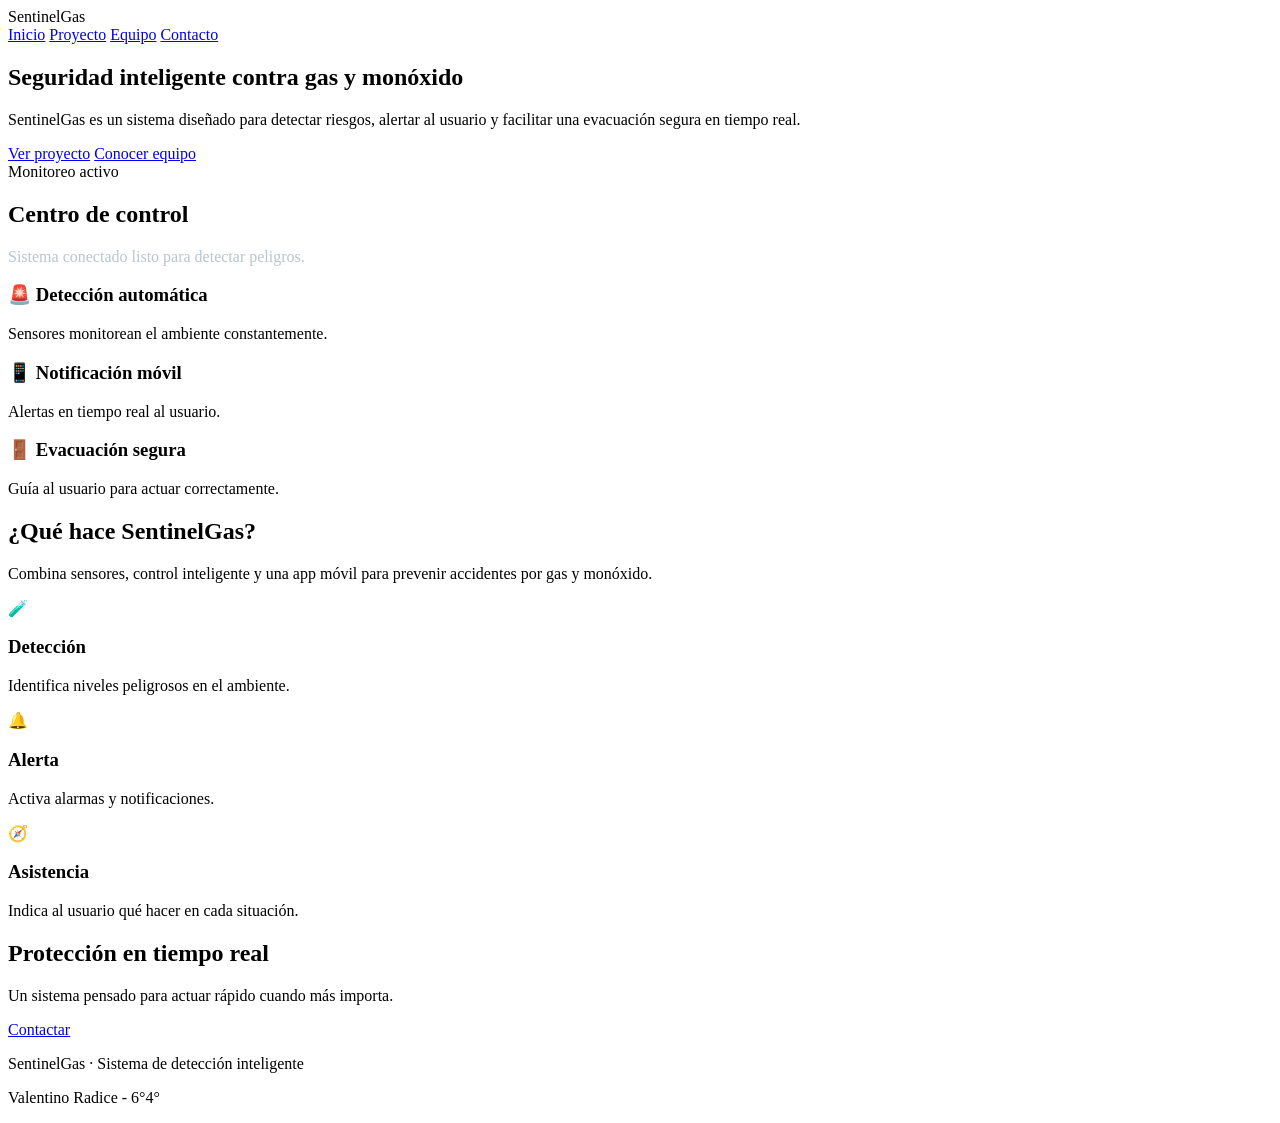
==== index.html @ 89417457 "Update index.html" ====
<!DOCTYPE html>
<html lang="es">
<head>
  <meta charset="UTF-8">
  <meta name="viewport" content="width=device-width, initial-scale=1.0">
  <title>SentinelGas</title>
  <link rel="stylesheet" href="styles.css">
</head>
<body>

<nav>
  <div class="logo">Sentinel<span>Gas</span></div>
  <div class="nav-links">
    <a href="index.html">Inicio</a>
    <a href="proyecto.html">Proyecto</a>
    <a href="equipo.html">Equipo</a>
    <a href="contacto.html">Contacto</a>
  </div>
</nav>

<section class="hero">
  <div class="hero-text reveal">
    <h1>Seguridad <span>inteligente</span> contra gas y monóxido</h1>
    <p>
      SentinelGas es un sistema diseñado para detectar riesgos,
      alertar al usuario y facilitar una evacuación segura en tiempo real.
    </p>

    <div class="hero-buttons">
      <a href="proyecto.html" class="btn btn-primary">Ver proyecto</a>
      <a href="equipo.html" class="btn btn-secondary">Conocer equipo</a>
    </div>
  </div>

  <div class="hero-panel reveal">
    <div class="status-tag">Monitoreo activo</div>
    <h2>Centro de control</h2>
    <p style="color:#b7c6d1; margin-top:10px;">
      Sistema conectado listo para detectar peligros.
    </p>

    <div class="monitor-box">
      <div class="monitor-item">
        <h3>🚨 Detección automática</h3>
        <p>Sensores monitorean el ambiente constantemente.</p>
      </div>

      <div class="monitor-item">
        <h3>📱 Notificación móvil</h3>
        <p>Alertas en tiempo real al usuario.</p>
      </div>

      <div class="monitor-item">
        <h3>🚪 Evacuación segura</h3>
        <p>Guía al usuario para actuar correctamente.</p>
      </div>
    </div>
  </div>
</section>

<section class="section">
  <div class="reveal">
    <h2 class="section-title">¿Qué hace SentinelGas?</h2>
    <p class="section-subtitle">
      Combina sensores, control inteligente y una app móvil
      para prevenir accidentes por gas y monóxido.
    </p>
  </div>

  <div class="cards">
    <div class="card reveal">
      <div class="card-icon">🧪</div>
      <h3>Detección</h3>
      <p>Identifica niveles peligrosos en el ambiente.</p>
    </div>

    <div class="card reveal">
      <div class="card-icon">🔔</div>
      <h3>Alerta</h3>
      <p>Activa alarmas y notificaciones.</p>
    </div>

    <div class="card reveal">
      <div class="card-icon">🧭</div>
      <h3>Asistencia</h3>
      <p>Indica al usuario qué hacer en cada situación.</p>
    </div>
  </div>
</section>

<section class="cta">
  <div class="cta-box reveal">
    <h2>Protección en tiempo real</h2>
    <p>
      Un sistema pensado para actuar rápido cuando más importa.
    </p>
    <a href="contacto.html" class="btn btn-primary">Contactar</a>
  </div>
</section>

<footer>
  <p>SentinelGas · Sistema de detección inteligente</p>
  <p>Valentino Radice - 6°4°</p>
</footer>

<script src="script.js"></script>
</body>
</html>
---- styles.css ----
styles.css
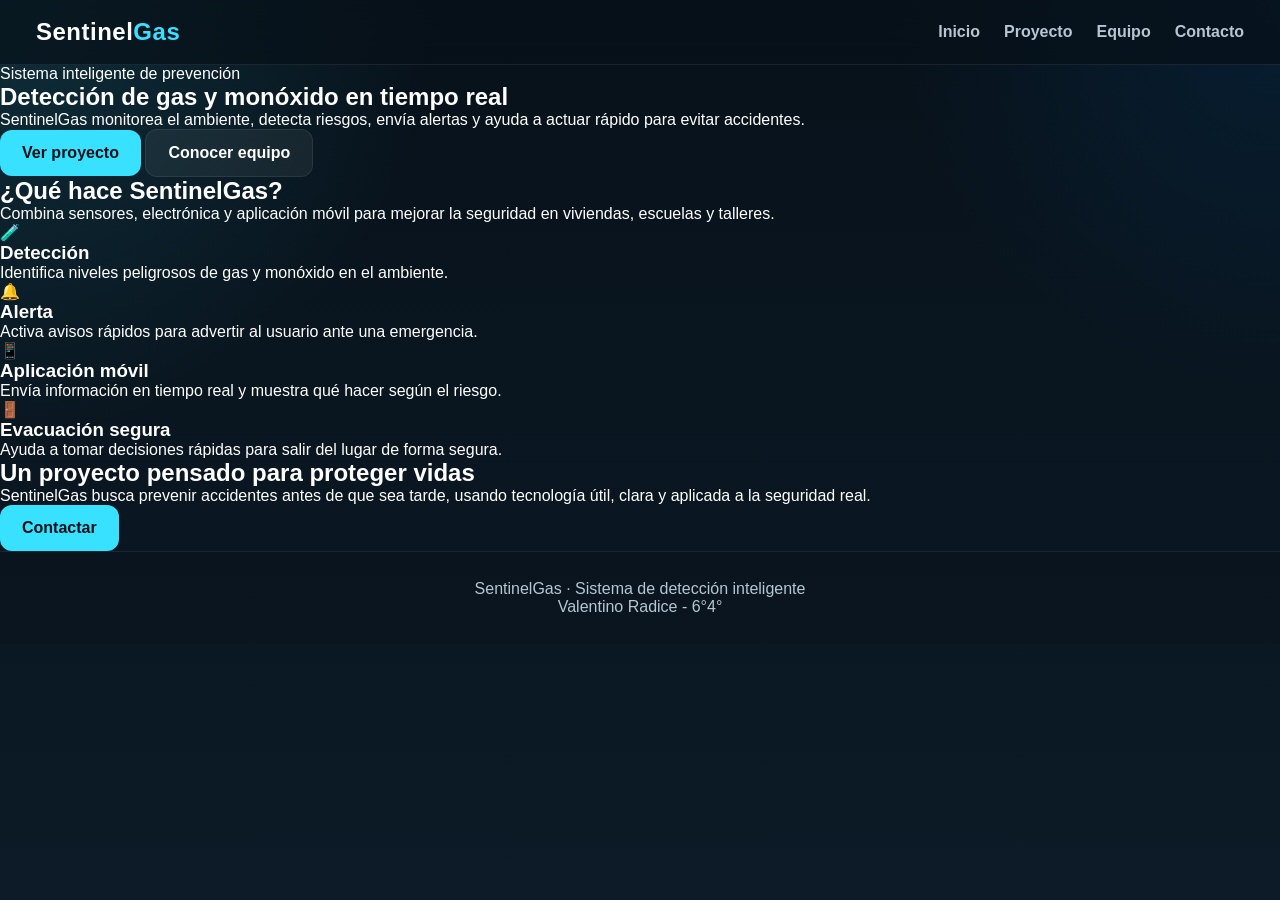
==== commit ae05f5d4: "Update index.html" ====
--- a/index.html
+++ b/index.html
@@ -1,108 +1,91 @@
 <!DOCTYPE html>
 <html lang="es">
 <head>
-  <meta charset="UTF-8">
-  <meta name="viewport" content="width=device-width, initial-scale=1.0">
+  <meta charset="UTF-8" />
+  <meta name="viewport" content="width=device-width, initial-scale=1.0" />
   <title>SentinelGas</title>
-  <link rel="stylesheet" href="styles.css">
+  <link rel="stylesheet" href="styles.css" />
 </head>
 <body>
 
-<nav>
-  <div class="logo">Sentinel<span>Gas</span></div>
-  <div class="nav-links">
-    <a href="index.html">Inicio</a>
-    <a href="proyecto.html">Proyecto</a>
-    <a href="equipo.html">Equipo</a>
-    <a href="contacto.html">Contacto</a>
-  </div>
-</nav>
+  <nav>
+    <div class="logo">Sentinel<span>Gas</span></div>
+    <div class="nav-links">
+      <a href="index.html">Inicio</a>
+      <a href="proyecto.html">Proyecto</a>
+      <a href="equipo.html">Equipo</a>
+      <a href="contacto.html">Contacto</a>
+    </div>
+  </nav>
 
-<section class="hero">
-  <div class="hero-text reveal">
-    <h1>Seguridad <span>inteligente</span> contra gas y monóxido</h1>
-    <p>
-      SentinelGas es un sistema diseñado para detectar riesgos,
-      alertar al usuario y facilitar una evacuación segura en tiempo real.
-    </p>
+  <section class="home-hero">
+    <div class="home-overlay"></div>
+    <div class="home-content">
+      <p class="mini-tag">Sistema inteligente de prevención</p>
+      <h1>Detección de gas y monóxido en tiempo real</h1>
+      <p class="home-desc">
+        SentinelGas monitorea el ambiente, detecta riesgos, envía alertas
+        y ayuda a actuar rápido para evitar accidentes.
+      </p>
 
-    <div class="hero-buttons">
-      <a href="proyecto.html" class="btn btn-primary">Ver proyecto</a>
-      <a href="equipo.html" class="btn btn-secondary">Conocer equipo</a>
+      <div class="home-buttons">
+        <a href="proyecto.html" class="btn btn-primary">Ver proyecto</a>
+        <a href="equipo.html" class="btn btn-secondary">Conocer equipo</a>
+      </div>
     </div>
-  </div>
+  </section>
 
-  <div class="hero-panel reveal">
-    <div class="status-tag">Monitoreo activo</div>
-    <h2>Centro de control</h2>
-    <p style="color:#b7c6d1; margin-top:10px;">
-      Sistema conectado listo para detectar peligros.
-    </p>
+  <section class="features-section">
+    <div class="section-header">
+      <h2>¿Qué hace SentinelGas?</h2>
+      <p>
+        Combina sensores, electrónica y aplicación móvil para mejorar la seguridad
+        en viviendas, escuelas y talleres.
+      </p>
+    </div>
 
-    <div class="monitor-box">
-      <div class="monitor-item">
-        <h3>🚨 Detección automática</h3>
-        <p>Sensores monitorean el ambiente constantemente.</p>
+    <div class="features-grid">
+      <div class="feature-card">
+        <div class="feature-icon">🧪</div>
+        <h3>Detección</h3>
+        <p>Identifica niveles peligrosos de gas y monóxido en el ambiente.</p>
       </div>
 
-      <div class="monitor-item">
-        <h3>📱 Notificación móvil</h3>
-        <p>Alertas en tiempo real al usuario.</p>
+      <div class="feature-card">
+        <div class="feature-icon">🔔</div>
+        <h3>Alerta</h3>
+        <p>Activa avisos rápidos para advertir al usuario ante una emergencia.</p>
       </div>
 
-      <div class="monitor-item">
-        <h3>🚪 Evacuación segura</h3>
-        <p>Guía al usuario para actuar correctamente.</p>
+      <div class="feature-card">
+        <div class="feature-icon">📱</div>
+        <h3>Aplicación móvil</h3>
+        <p>Envía información en tiempo real y muestra qué hacer según el riesgo.</p>
+      </div>
+
+      <div class="feature-card">
+        <div class="feature-icon">🚪</div>
+        <h3>Evacuación segura</h3>
+        <p>Ayuda a tomar decisiones rápidas para salir del lugar de forma segura.</p>
       </div>
     </div>
-  </div>
-</section>
+  </section>
 
-<section class="section">
-  <div class="reveal">
-    <h2 class="section-title">¿Qué hace SentinelGas?</h2>
-    <p class="section-subtitle">
-      Combina sensores, control inteligente y una app móvil
-      para prevenir accidentes por gas y monóxido.
-    </p>
-  </div>
+  <section class="cta-section">
+    <div class="cta-card">
+      <h2>Un proyecto pensado para proteger vidas</h2>
+      <p>
+        SentinelGas busca prevenir accidentes antes de que sea tarde,
+        usando tecnología útil, clara y aplicada a la seguridad real.
+      </p>
+      <a href="contacto.html" class="btn btn-primary">Contactar</a>
+    </div>
+  </section>
 
-  <div class="cards">
-    <div class="card reveal">
-      <div class="card-icon">🧪</div>
-      <h3>Detección</h3>
-      <p>Identifica niveles peligrosos en el ambiente.</p>
-    </div>
+  <footer>
+    <p>SentinelGas · Sistema de detección inteligente</p>
+    <p>Valentino Radice - 6°4°</p>
+  </footer>
 
-    <div class="card reveal">
-      <div class="card-icon">🔔</div>
-      <h3>Alerta</h3>
-      <p>Activa alarmas y notificaciones.</p>
-    </div>
-
-    <div class="card reveal">
-      <div class="card-icon">🧭</div>
-      <h3>Asistencia</h3>
-      <p>Indica al usuario qué hacer en cada situación.</p>
-    </div>
-  </div>
-</section>
-
-<section class="cta">
-  <div class="cta-box reveal">
-    <h2>Protección en tiempo real</h2>
-    <p>
-      Un sistema pensado para actuar rápido cuando más importa.
-    </p>
-    <a href="contacto.html" class="btn btn-primary">Contactar</a>
-  </div>
-</section>
-
-<footer>
-  <p>SentinelGas · Sistema de detección inteligente</p>
-  <p>Valentino Radice - 6°4°</p>
-</footer>
-
-<script src="script.js"></script>
 </body>
 </html>
--- a/styles.css
+++ b/styles.css
@@ -1 +1,357 @@
-styles.css
+* {
+  margin: 0;
+  padding: 0;
+  box-sizing: border-box;
+}
+
+:root {
+  --bg: #07111a;
+  --bg2: #0c1b27;
+  --card: rgba(255, 255, 255, 0.06);
+  --line: rgba(255, 255, 255, 0.08);
+  --text: #ffffff;
+  --muted: #b7c6d1;
+  --cyan: #38e1ff;
+  --cyan-dark: #1db7d1;
+  --shadow: 0 20px 40px rgba(0, 0, 0, 0.25);
+}
+
+html {
+  scroll-behavior: smooth;
+}
+
+body {
+  font-family: "Segoe UI", Arial, sans-serif;
+  background:
+    radial-gradient(circle at top left, rgba(56, 225, 255, 0.14), transparent 28%),
+    radial-gradient(circle at top right, rgba(0, 140, 255, 0.10), transparent 25%),
+    linear-gradient(180deg, var(--bg), var(--bg2));
+  color: var(--text);
+  min-height: 100vh;
+}
+
+/* NAVBAR */
+nav {
+  position: sticky;
+  top: 0;
+  z-index: 1000;
+  display: flex;
+  justify-content: space-between;
+  align-items: center;
+  padding: 18px 36px;
+  background: rgba(7, 17, 26, 0.72);
+  backdrop-filter: blur(14px);
+  border-bottom: 1px solid var(--line);
+}
+
+.logo {
+  font-size: 24px;
+  font-weight: 700;
+  letter-spacing: 0.5px;
+}
+
+.logo span {
+  color: var(--cyan);
+}
+
+.nav-links {
+  display: flex;
+  gap: 24px;
+  flex-wrap: wrap;
+}
+
+.nav-links a {
+  color: var(--muted);
+  text-decoration: none;
+  font-weight: 600;
+  transition: 0.25s;
+}
+
+.nav-links a:hover {
+  color: var(--cyan);
+}
+
+/* HERO */
+.hero {
+  max-width: 1200px;
+  margin: 0 auto;
+  padding: 90px 24px 60px;
+  display: grid;
+  grid-template-columns: 1.1fr 0.9fr;
+  gap: 40px;
+  align-items: center;
+}
+
+.hero-text h1 {
+  font-size: 58px;
+  line-height: 1.05;
+  margin-bottom: 18px;
+}
+
+.hero-text h1 span {
+  color: var(--cyan);
+}
+
+.hero-text p {
+  color: var(--muted);
+  font-size: 18px;
+  line-height: 1.7;
+  max-width: 650px;
+  margin-bottom: 28px;
+}
+
+.hero-buttons {
+  display: flex;
+  gap: 14px;
+  flex-wrap: wrap;
+}
+
+/* BOTONES */
+.btn {
+  padding: 14px 22px;
+  border-radius: 12px;
+  border: none;
+  text-decoration: none;
+  font-weight: 700;
+  transition: 0.25s;
+  display: inline-block;
+}
+
+.btn-primary {
+  background: var(--cyan);
+  color: #031018;
+}
+
+.btn-primary:hover {
+  background: var(--cyan-dark);
+  transform: translateY(-2px);
+}
+
+.btn-secondary {
+  background: rgba(255, 255, 255, 0.06);
+  color: white;
+  border: 1px solid var(--line);
+}
+
+.btn-secondary:hover {
+  background: rgba(255, 255, 255, 0.1);
+  transform: translateY(-2px);
+}
+
+/* PANEL HERO */
+.hero-panel {
+  background: var(--card);
+  border: 1px solid var(--line);
+  border-radius: 24px;
+  padding: 26px;
+  box-shadow: var(--shadow);
+  backdrop-filter: blur(10px);
+}
+
+.status-tag {
+  display: inline-block;
+  padding: 8px 14px;
+  border-radius: 999px;
+  font-size: 13px;
+  font-weight: 700;
+  background: rgba(56, 225, 255, 0.12);
+  color: var(--cyan);
+  margin-bottom: 16px;
+}
+
+.monitor-box {
+  display: grid;
+  gap: 14px;
+  margin-top: 18px;
+}
+
+.monitor-item {
+  background: rgba(255, 255, 255, 0.05);
+  border: 1px solid var(--line);
+  border-radius: 16px;
+  padding: 18px;
+}
+
+.monitor-item h3 {
+  font-size: 16px;
+  margin-bottom: 6px;
+}
+
+.monitor-item p {
+  color: var(--muted);
+  font-size: 14px;
+}
+
+/* SECCIONES */
+.section {
+  max-width: 1200px;
+  margin: 0 auto;
+  padding: 30px 24px 70px;
+}
+
+.section-title {
+  font-size: 36px;
+  margin-bottom: 14px;
+}
+
+.section-subtitle {
+  color: var(--muted);
+  max-width: 760px;
+  line-height: 1.7;
+  margin-bottom: 28px;
+}
+
+/* CARDS */
+.cards {
+  display: grid;
+  grid-template-columns: repeat(3, 1fr);
+  gap: 22px;
+}
+
+.card {
+  background: var(--card);
+  border: 1px solid var(--line);
+  border-radius: 22px;
+  padding: 24px;
+  box-shadow: var(--shadow);
+  transition: 0.25s;
+  backdrop-filter: blur(10px);
+}
+
+.card:hover {
+  transform: translateY(-6px);
+  border-color: rgba(56, 225, 255, 0.25);
+}
+
+.card-icon {
+  font-size: 28px;
+  margin-bottom: 14px;
+}
+
+.card h3 {
+  margin-bottom: 10px;
+  font-size: 22px;
+}
+
+.card p,
+.card li {
+  color: var(--muted);
+  line-height: 1.7;
+}
+
+.card ul {
+  padding-left: 18px;
+}
+
+/* TEAM */
+.team-grid {
+  display: grid;
+  grid-template-columns: repeat(3, 1fr);
+  gap: 22px;
+}
+
+.team-card {
+  text-align: center;
+}
+
+.avatar {
+  width: 84px;
+  height: 84px;
+  border-radius: 50%;
+  margin: 0 auto 16px;
+  display: grid;
+  place-items: center;
+  font-size: 28px;
+  font-weight: 700;
+  background: linear-gradient(135deg, rgba(56,225,255,0.25), rgba(255,255,255,0.06));
+  border: 1px solid var(--line);
+}
+
+/* CTA */
+.cta {
+  text-align: center;
+  padding: 0 24px 90px;
+}
+
+.cta-box {
+  max-width: 1100px;
+  margin: 0 auto;
+  background: linear-gradient(135deg, rgba(56,225,255,0.12), rgba(255,255,255,0.04));
+  border: 1px solid var(--line);
+  border-radius: 28px;
+  padding: 40px 24px;
+  box-shadow: var(--shadow);
+}
+
+.cta-box h2 {
+  font-size: 36px;
+  margin-bottom: 12px;
+}
+
+.cta-box p {
+  color: var(--muted);
+  margin-bottom: 20px;
+}
+
+/* FOOTER */
+footer {
+  border-top: 1px solid var(--line);
+  padding: 28px 24px;
+  text-align: center;
+  color: var(--muted);
+  background: rgba(0, 0, 0, 0.12);
+}
+
+/* ANIMACION */
+.reveal {
+  opacity: 0;
+  transform: translateY(30px);
+  transition: 0.8s ease;
+}
+
+.reveal.active {
+  opacity: 1;
+  transform: translateY(0);
+}
+
+/* RESPONSIVE */
+@media (max-width: 980px) {
+  .hero {
+    grid-template-columns: 1fr;
+  }
+
+  .cards,
+  .team-grid {
+    grid-template-columns: 1fr;
+  }
+
+  .hero-text h1 {
+    font-size: 44px;
+  }
+}
+
+@media (max-width: 640px) {
+  nav {
+    padding: 16px 18px;
+    gap: 14px;
+    flex-direction: column;
+  }
+
+  .nav-links {
+    justify-content: center;
+    gap: 14px;
+  }
+
+  .hero {
+    padding-top: 60px;
+  }
+
+  .hero-text h1 {
+    font-size: 34px;
+  }
+
+  .section-title,
+  .cta-box h2 {
+    font-size: 28px;
+  }
+}
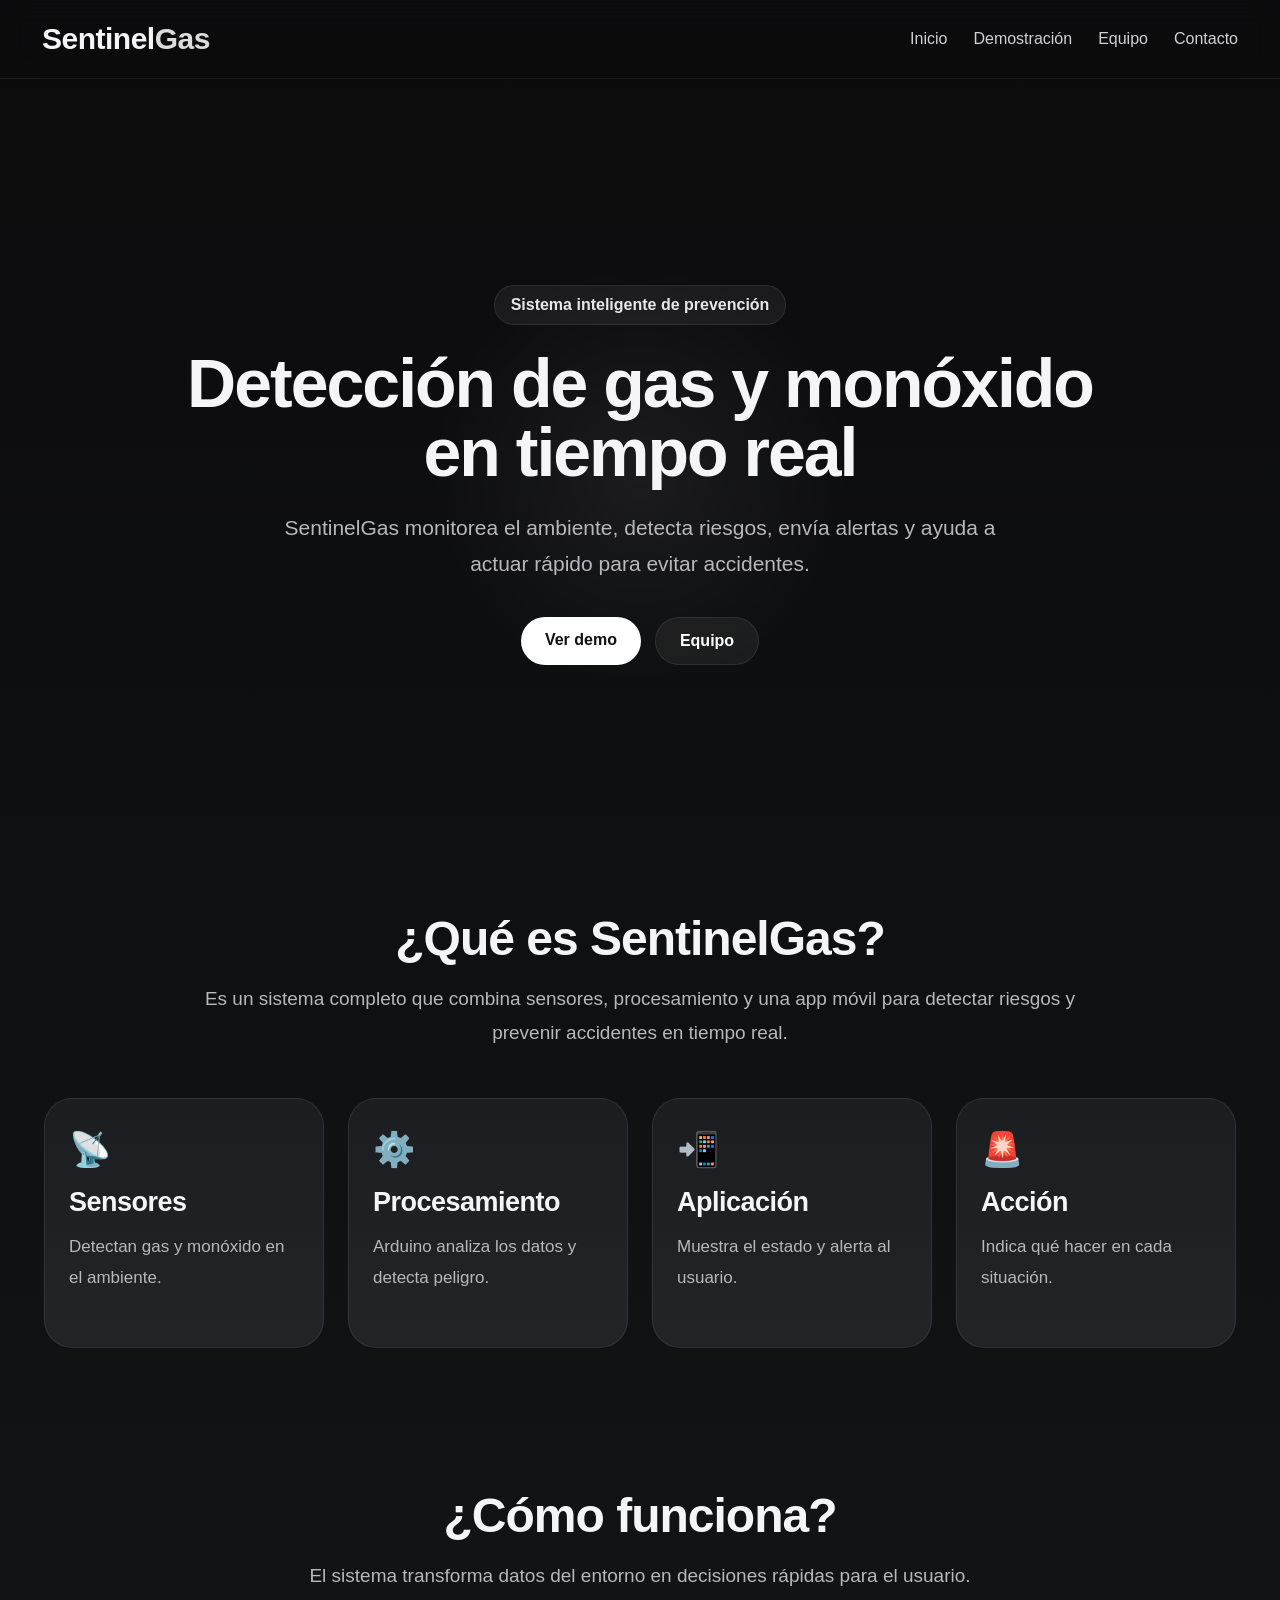
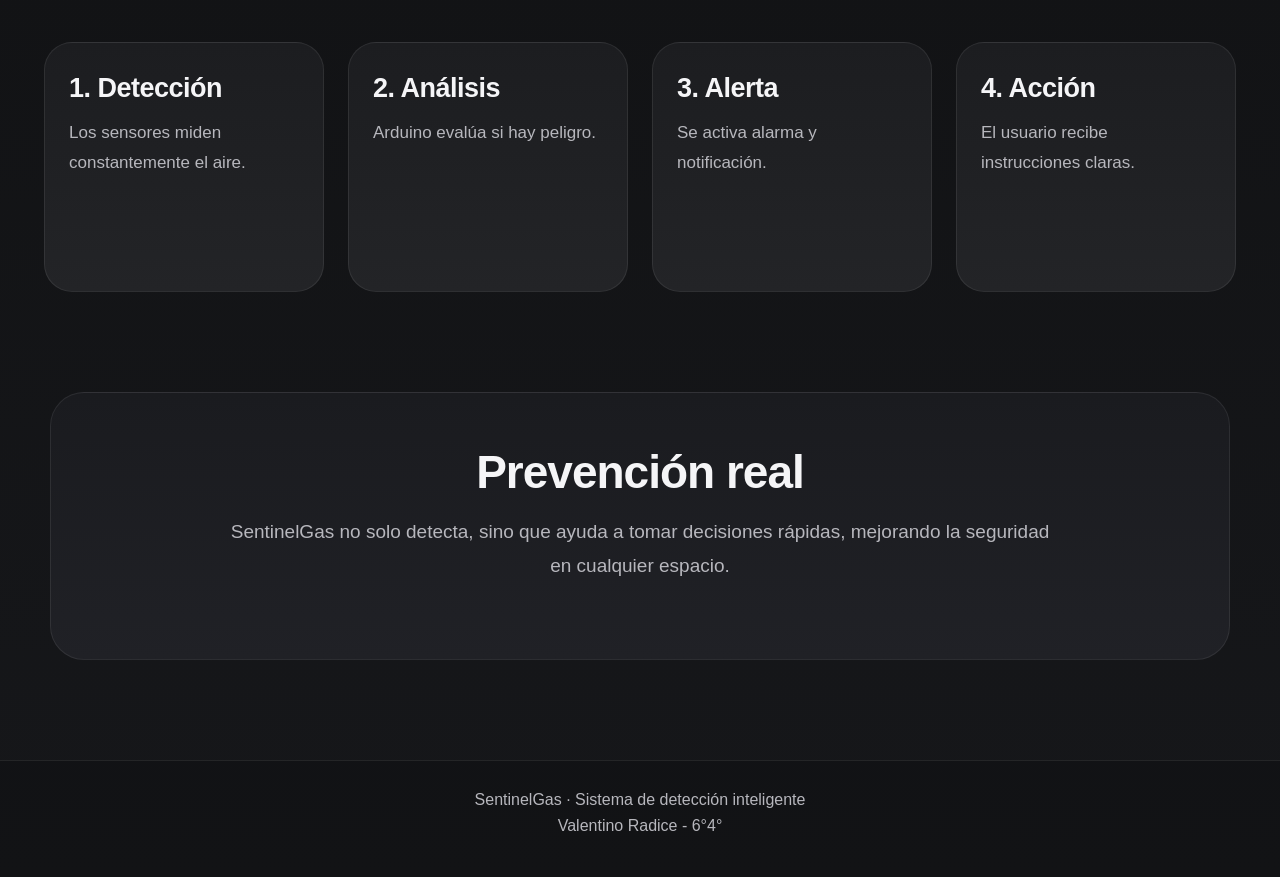
==== commit ab8d436b: "Update index.html" ====
--- a/index.html
+++ b/index.html
@@ -2,90 +2,124 @@
 <html lang="es">
 <head>
   <meta charset="UTF-8" />
-  <meta name="viewport" content="width=device-width, initial-scale=1.0" />
+  <meta name="viewport" content="width=device-width, initial-scale=1.0"/>
   <title>SentinelGas</title>
-  <link rel="stylesheet" href="styles.css" />
+  <link rel="stylesheet" href="styles.css"/>
 </head>
 <body>
 
-  <nav>
-    <div class="logo">Sentinel<span>Gas</span></div>
-    <div class="nav-links">
-      <a href="index.html">Inicio</a>
-      <a href="proyecto.html">Proyecto</a>
-      <a href="equipo.html">Equipo</a>
-      <a href="contacto.html">Contacto</a>
+<nav>
+  <div class="logo">Sentinel<span>Gas</span></div>
+  <div class="nav-links">
+    <a href="index.html">Inicio</a>
+    <a href="proyecto.html">Demostración</a>
+    <a href="equipo.html">Equipo</a>
+    <a href="contacto.html">Contacto</a>
+  </div>
+</nav>
+
+<!-- HERO -->
+<section class="home-hero">
+  <div class="home-overlay"></div>
+  <div class="home-content">
+    <p class="mini-tag">Sistema inteligente de prevención</p>
+    <h1>Detección de gas y monóxido en tiempo real</h1>
+    <p class="home-desc">
+      SentinelGas monitorea el ambiente, detecta riesgos, envía alertas
+      y ayuda a actuar rápido para evitar accidentes.
+    </p>
+
+    <div class="home-buttons">
+      <a href="proyecto.html" class="btn btn-primary">Ver demo</a>
+      <a href="equipo.html" class="btn btn-secondary">Equipo</a>
     </div>
-  </nav>
+  </div>
+</section>
 
-  <section class="home-hero">
-    <div class="home-overlay"></div>
-    <div class="home-content">
-      <p class="mini-tag">Sistema inteligente de prevención</p>
-      <h1>Detección de gas y monóxido en tiempo real</h1>
-      <p class="home-desc">
-        SentinelGas monitorea el ambiente, detecta riesgos, envía alertas
-        y ayuda a actuar rápido para evitar accidentes.
-      </p>
+<!-- QUE ES -->
+<section class="features-section">
+  <div class="section-header">
+    <h2>¿Qué es SentinelGas?</h2>
+    <p>
+      Es un sistema completo que combina sensores, procesamiento y una app móvil
+      para detectar riesgos y prevenir accidentes en tiempo real.
+    </p>
+  </div>
 
-      <div class="home-buttons">
-        <a href="proyecto.html" class="btn btn-primary">Ver proyecto</a>
-        <a href="equipo.html" class="btn btn-secondary">Conocer equipo</a>
-      </div>
-    </div>
-  </section>
-
-  <section class="features-section">
-    <div class="section-header">
-      <h2>¿Qué hace SentinelGas?</h2>
-      <p>
-        Combina sensores, electrónica y aplicación móvil para mejorar la seguridad
-        en viviendas, escuelas y talleres.
-      </p>
+  <div class="features-grid">
+    <div class="feature-card">
+      <div class="feature-icon">📡</div>
+      <h3>Sensores</h3>
+      <p>Detectan gas y monóxido en el ambiente.</p>
     </div>
 
-    <div class="features-grid">
-      <div class="feature-card">
-        <div class="feature-icon">🧪</div>
-        <h3>Detección</h3>
-        <p>Identifica niveles peligrosos de gas y monóxido en el ambiente.</p>
-      </div>
+    <div class="feature-card">
+      <div class="feature-icon">⚙️</div>
+      <h3>Procesamiento</h3>
+      <p>Arduino analiza los datos y detecta peligro.</p>
+    </div>
 
-      <div class="feature-card">
-        <div class="feature-icon">🔔</div>
-        <h3>Alerta</h3>
-        <p>Activa avisos rápidos para advertir al usuario ante una emergencia.</p>
-      </div>
+    <div class="feature-card">
+      <div class="feature-icon">📲</div>
+      <h3>Aplicación</h3>
+      <p>Muestra el estado y alerta al usuario.</p>
+    </div>
 
-      <div class="feature-card">
-        <div class="feature-icon">📱</div>
-        <h3>Aplicación móvil</h3>
-        <p>Envía información en tiempo real y muestra qué hacer según el riesgo.</p>
-      </div>
+    <div class="feature-card">
+      <div class="feature-icon">🚨</div>
+      <h3>Acción</h3>
+      <p>Indica qué hacer en cada situación.</p>
+    </div>
+  </div>
+</section>
 
-      <div class="feature-card">
-        <div class="feature-icon">🚪</div>
-        <h3>Evacuación segura</h3>
-        <p>Ayuda a tomar decisiones rápidas para salir del lugar de forma segura.</p>
-      </div>
+<!-- COMO FUNCIONA -->
+<section class="features-section">
+  <div class="section-header">
+    <h2>¿Cómo funciona?</h2>
+    <p>
+      El sistema transforma datos del entorno en decisiones rápidas para el usuario.
+    </p>
+  </div>
+
+  <div class="features-grid">
+    <div class="feature-card">
+      <h3>1. Detección</h3>
+      <p>Los sensores miden constantemente el aire.</p>
     </div>
-  </section>
 
-  <section class="cta-section">
-    <div class="cta-card">
-      <h2>Un proyecto pensado para proteger vidas</h2>
-      <p>
-        SentinelGas busca prevenir accidentes antes de que sea tarde,
-        usando tecnología útil, clara y aplicada a la seguridad real.
-      </p>
-      <a href="contacto.html" class="btn btn-primary">Contactar</a>
+    <div class="feature-card">
+      <h3>2. Análisis</h3>
+      <p>Arduino evalúa si hay peligro.</p>
     </div>
-  </section>
 
-  <footer>
-    <p>SentinelGas · Sistema de detección inteligente</p>
-    <p>Valentino Radice - 6°4°</p>
-  </footer>
+    <div class="feature-card">
+      <h3>3. Alerta</h3>
+      <p>Se activa alarma y notificación.</p>
+    </div>
+
+    <div class="feature-card">
+      <h3>4. Acción</h3>
+      <p>El usuario recibe instrucciones claras.</p>
+    </div>
+  </div>
+</section>
+
+<!-- BENEFICIOS -->
+<section class="cta-section">
+  <div class="cta-card">
+    <h2>Prevención real</h2>
+    <p>
+      SentinelGas no solo detecta, sino que ayuda a tomar decisiones rápidas,
+      mejorando la seguridad en cualquier espacio.
+    </p>
+  </div>
+</section>
+
+<footer>
+  <p>SentinelGas · Sistema de detección inteligente</p>
+  <p>Valentino Radice - 6°4°</p>
+</footer>
 
 </body>
 </html>
--- a/styles.css
+++ b/styles.css
@@ -5,32 +5,24 @@
 }
 
 :root {
-  --bg: #07111a;
-  --bg2: #0c1b27;
-  --card: rgba(255, 255, 255, 0.06);
+  --bg: #0f0f10;
+  --bg-soft: #17181a;
+  --card: #1c1d20;
+  --card-2: #232427;
   --line: rgba(255, 255, 255, 0.08);
-  --text: #ffffff;
-  --muted: #b7c6d1;
-  --cyan: #38e1ff;
-  --cyan-dark: #1db7d1;
-  --shadow: 0 20px 40px rgba(0, 0, 0, 0.25);
-}
-
-html {
-  scroll-behavior: smooth;
+  --text: #f5f5f7;
+  --muted: #b7b7bd;
+  --accent: #ffffff;
 }
 
 body {
-  font-family: "Segoe UI", Arial, sans-serif;
-  background:
-    radial-gradient(circle at top left, rgba(56, 225, 255, 0.14), transparent 28%),
-    radial-gradient(circle at top right, rgba(0, 140, 255, 0.10), transparent 25%),
-    linear-gradient(180deg, var(--bg), var(--bg2));
+  font-family: -apple-system, BlinkMacSystemFont, "Segoe UI", Arial, sans-serif;
+  background: linear-gradient(180deg, #0b0b0c, #111214 55%, #16171a);
   color: var(--text);
   min-height: 100vh;
 }
 
-/* NAVBAR */
+/* NAV */
 nav {
   position: sticky;
   top: 0;
@@ -38,93 +30,115 @@
   display: flex;
   justify-content: space-between;
   align-items: center;
-  padding: 18px 36px;
-  background: rgba(7, 17, 26, 0.72);
+  padding: 22px 42px;
+  background: rgba(12, 12, 13, 0.82);
   backdrop-filter: blur(14px);
   border-bottom: 1px solid var(--line);
 }
 
 .logo {
-  font-size: 24px;
+  font-size: 30px;
   font-weight: 700;
-  letter-spacing: 0.5px;
+  letter-spacing: -0.5px;
 }
 
 .logo span {
-  color: var(--cyan);
+  color: #dcdcdc;
 }
 
 .nav-links {
   display: flex;
-  gap: 24px;
+  gap: 26px;
   flex-wrap: wrap;
 }
 
 .nav-links a {
-  color: var(--muted);
+  color: #d1d1d6;
   text-decoration: none;
+  font-weight: 500;
+  transition: 0.2s;
+}
+
+.nav-links a:hover {
+  color: white;
+}
+
+/* HERO */
+.home-hero {
+  position: relative;
+  min-height: 88vh;
+  display: flex;
+  align-items: center;
+  justify-content: center;
+  padding: 90px 24px;
+  text-align: center;
+}
+
+.home-overlay {
+  position: absolute;
+  inset: 0;
+  background:
+    radial-gradient(circle at center, rgba(255,255,255,0.06), transparent 28%);
+  pointer-events: none;
+}
+
+.home-content {
+  position: relative;
+  max-width: 980px;
+  z-index: 2;
+}
+
+.mini-tag {
+  display: inline-block;
+  padding: 10px 16px;
+  border-radius: 999px;
+  background: rgba(255,255,255,0.06);
+  border: 1px solid var(--line);
+  color: #e7e7ea;
   font-weight: 600;
-  transition: 0.25s;
-}
-
-.nav-links a:hover {
-  color: var(--cyan);
-}
-
-/* HERO */
-.hero {
-  max-width: 1200px;
-  margin: 0 auto;
-  padding: 90px 24px 60px;
-  display: grid;
-  grid-template-columns: 1.1fr 0.9fr;
-  gap: 40px;
-  align-items: center;
-}
-
-.hero-text h1 {
-  font-size: 58px;
-  line-height: 1.05;
-  margin-bottom: 18px;
-}
-
-.hero-text h1 span {
-  color: var(--cyan);
-}
-
-.hero-text p {
-  color: var(--muted);
-  font-size: 18px;
-  line-height: 1.7;
-  max-width: 650px;
-  margin-bottom: 28px;
-}
-
-.hero-buttons {
+  margin-bottom: 24px;
+}
+
+.home-content h1 {
+  font-size: 68px;
+  line-height: 1.02;
+  margin-bottom: 22px;
+  letter-spacing: -2px;
+}
+
+.home-desc {
+  font-size: 21px;
+  line-height: 1.75;
+  color: var(--muted);
+  max-width: 760px;
+  margin: 0 auto 34px;
+}
+
+.home-buttons {
   display: flex;
+  justify-content: center;
   gap: 14px;
   flex-wrap: wrap;
 }
 
-/* BOTONES */
+/* BUTTONS */
 .btn {
-  padding: 14px 22px;
-  border-radius: 12px;
-  border: none;
+  display: inline-block;
+  padding: 14px 24px;
+  border-radius: 999px;
   text-decoration: none;
   font-weight: 700;
-  transition: 0.25s;
-  display: inline-block;
+  transition: 0.2s;
 }
 
 .btn-primary {
-  background: var(--cyan);
-  color: #031018;
+  background: white;
+  color: #111;
 }
 
 .btn-primary:hover {
-  background: var(--cyan-dark);
   transform: translateY(-2px);
+  background: #ececec;
 }
 
 .btn-secondary {
@@ -134,224 +148,222 @@
 }
 
 .btn-secondary:hover {
-  background: rgba(255, 255, 255, 0.1);
+  background: rgba(255, 255, 255, 0.10);
   transform: translateY(-2px);
 }
 
-/* PANEL HERO */
-.hero-panel {
-  background: var(--card);
-  border: 1px solid var(--line);
-  border-radius: 24px;
-  padding: 26px;
-  box-shadow: var(--shadow);
-  backdrop-filter: blur(10px);
-}
-
-.status-tag {
-  display: inline-block;
-  padding: 8px 14px;
-  border-radius: 999px;
-  font-size: 13px;
-  font-weight: 700;
-  background: rgba(56, 225, 255, 0.12);
-  color: var(--cyan);
+/* SECTIONS */
+.features-section {
+  max-width: 1240px;
+  margin: 0 auto;
+  padding: 40px 24px 100px;
+}
+
+.section-header {
+  text-align: center;
+  max-width: 900px;
+  margin: 0 auto 48px;
+}
+
+.section-header h2 {
+  font-size: 48px;
   margin-bottom: 16px;
-}
-
-.monitor-box {
+  letter-spacing: -1px;
+}
+
+.section-header p {
+  color: var(--muted);
+  line-height: 1.8;
+  font-size: 19px;
+}
+
+.features-grid {
   display: grid;
-  gap: 14px;
-  margin-top: 18px;
-}
-
-.monitor-item {
-  background: rgba(255, 255, 255, 0.05);
-  border: 1px solid var(--line);
-  border-radius: 16px;
-  padding: 18px;
-}
-
-.monitor-item h3 {
-  font-size: 16px;
-  margin-bottom: 6px;
-}
-
-.monitor-item p {
-  color: var(--muted);
-  font-size: 14px;
-}
-
-/* SECCIONES */
-.section {
-  max-width: 1200px;
+  grid-template-columns: repeat(4, 1fr);
+  gap: 24px;
+}
+
+.feature-card {
+  background: linear-gradient(180deg, var(--card), var(--card-2));
+  border: 1px solid var(--line);
+  border-radius: 28px;
+  padding: 30px 24px;
+  transition: 0.2s;
+  min-height: 250px;
+}
+
+.feature-card:hover {
+  transform: translateY(-4px);
+}
+
+.feature-icon {
+  font-size: 34px;
+  margin-bottom: 18px;
+}
+
+.feature-card h3 {
+  font-size: 27px;
+  margin-bottom: 14px;
+  letter-spacing: -0.5px;
+}
+
+.feature-card p {
+  color: var(--muted);
+  line-height: 1.8;
+  font-size: 17px;
+}
+
+/* IMAGE BLOCKS */
+.image-grid {
+  display: grid;
+  grid-template-columns: repeat(2, 1fr);
+  gap: 26px;
+  margin-top: 30px;
+}
+
+.image-box {
+  background: linear-gradient(180deg, var(--card), var(--card-2));
+  border: 1px solid var(--line);
+  border-radius: 28px;
+  overflow: hidden;
+}
+
+.image-box img {
+  width: 100%;
+  height: 340px;
+  object-fit: cover;
+  display: block;
+}
+
+.image-box .image-text {
+  padding: 24px;
+}
+
+.image-box h3 {
+  font-size: 28px;
+  margin-bottom: 12px;
+}
+
+.image-box p {
+  color: var(--muted);
+  line-height: 1.8;
+  font-size: 17px;
+}
+
+/* CTA */
+.cta-section {
+  padding: 0 24px 100px;
+}
+
+.cta-card {
+  max-width: 1180px;
   margin: 0 auto;
-  padding: 30px 24px 70px;
-}
-
-.section-title {
-  font-size: 36px;
-  margin-bottom: 14px;
-}
-
-.section-subtitle {
-  color: var(--muted);
-  max-width: 760px;
-  line-height: 1.7;
-  margin-bottom: 28px;
-}
-
-/* CARDS */
-.cards {
+  text-align: center;
+  background: linear-gradient(180deg, #1a1b1f, #202126);
+  border: 1px solid var(--line);
+  border-radius: 34px;
+  padding: 52px 28px;
+}
+
+.cta-card h2 {
+  font-size: 46px;
+  margin-bottom: 16px;
+  letter-spacing: -1px;
+}
+
+.cta-card p {
+  color: var(--muted);
+  max-width: 820px;
+  margin: 0 auto 24px;
+  line-height: 1.8;
+  font-size: 19px;
+}
+
+/* CONTACT BIG */
+.contact-grid-big {
   display: grid;
-  grid-template-columns: repeat(3, 1fr);
-  gap: 22px;
-}
-
-.card {
-  background: var(--card);
-  border: 1px solid var(--line);
-  border-radius: 22px;
-  padding: 24px;
-  box-shadow: var(--shadow);
-  transition: 0.25s;
-  backdrop-filter: blur(10px);
-}
-
-.card:hover {
-  transform: translateY(-6px);
-  border-color: rgba(56, 225, 255, 0.25);
-}
-
-.card-icon {
-  font-size: 28px;
-  margin-bottom: 14px;
-}
-
-.card h3 {
-  margin-bottom: 10px;
-  font-size: 22px;
-}
-
-.card p,
-.card li {
-  color: var(--muted);
-  line-height: 1.7;
-}
-
-.card ul {
-  padding-left: 18px;
-}
-
-/* TEAM */
-.team-grid {
-  display: grid;
-  grid-template-columns: repeat(3, 1fr);
-  gap: 22px;
-}
-
-.team-card {
-  text-align: center;
-}
-
-.avatar {
-  width: 84px;
-  height: 84px;
-  border-radius: 50%;
-  margin: 0 auto 16px;
-  display: grid;
-  place-items: center;
-  font-size: 28px;
-  font-weight: 700;
-  background: linear-gradient(135deg, rgba(56,225,255,0.25), rgba(255,255,255,0.06));
-  border: 1px solid var(--line);
-}
-
-/* CTA */
-.cta {
-  text-align: center;
-  padding: 0 24px 90px;
-}
-
-.cta-box {
-  max-width: 1100px;
-  margin: 0 auto;
-  background: linear-gradient(135deg, rgba(56,225,255,0.12), rgba(255,255,255,0.04));
-  border: 1px solid var(--line);
-  border-radius: 28px;
-  padding: 40px 24px;
-  box-shadow: var(--shadow);
-}
-
-.cta-box h2 {
-  font-size: 36px;
-  margin-bottom: 12px;
-}
-
-.cta-box p {
-  color: var(--muted);
-  margin-bottom: 20px;
+  grid-template-columns: repeat(2, 1fr);
+  gap: 26px;
+}
+
+.contact-box {
+  background: linear-gradient(180deg, var(--card), var(--card-2));
+  border: 1px solid var(--line);
+  border-radius: 30px;
+  padding: 34px 28px;
+  min-height: 240px;
+}
+
+.contact-box h3 {
+  font-size: 32px;
+  margin-bottom: 16px;
+}
+
+.contact-box p {
+  color: var(--muted);
+  font-size: 18px;
+  line-height: 1.8;
 }
 
 /* FOOTER */
 footer {
+  text-align: center;
+  padding: 30px 18px 42px;
+  color: var(--muted);
   border-top: 1px solid var(--line);
-  padding: 28px 24px;
-  text-align: center;
-  color: var(--muted);
-  background: rgba(0, 0, 0, 0.12);
-}
-
-/* ANIMACION */
-.reveal {
-  opacity: 0;
-  transform: translateY(30px);
-  transition: 0.8s ease;
-}
-
-.reveal.active {
-  opacity: 1;
-  transform: translateY(0);
+  background: rgba(0, 0, 0, 0.18);
+}
+
+footer p + p {
+  margin-top: 8px;
 }
 
 /* RESPONSIVE */
-@media (max-width: 980px) {
-  .hero {
+@media (max-width: 1100px) {
+  .features-grid {
+    grid-template-columns: repeat(2, 1fr);
+  }
+
+  .image-grid,
+  .contact-grid-big {
     grid-template-columns: 1fr;
   }
 
-  .cards,
-  .team-grid {
-    grid-template-columns: 1fr;
-  }
-
-  .hero-text h1 {
-    font-size: 44px;
-  }
-}
-
-@media (max-width: 640px) {
+  .home-content h1 {
+    font-size: 50px;
+  }
+}
+
+@media (max-width: 700px) {
   nav {
-    padding: 16px 18px;
+    padding: 18px 20px;
+    flex-direction: column;
     gap: 14px;
-    flex-direction: column;
   }
 
   .nav-links {
     justify-content: center;
-    gap: 14px;
-  }
-
-  .hero {
-    padding-top: 60px;
-  }
-
-  .hero-text h1 {
-    font-size: 34px;
-  }
-
-  .section-title,
-  .cta-box h2 {
-    font-size: 28px;
-  }
-}
+    gap: 16px;
+  }
+
+  .home-content h1 {
+    font-size: 40px;
+  }
+
+  .home-desc {
+    font-size: 17px;
+  }
+
+  .features-grid {
+    grid-template-columns: 1fr;
+  }
+
+  .section-header h2,
+  .cta-card h2 {
+    font-size: 32px;
+  }
+
+  .image-box img {
+    height: 240px;
+  }
+}
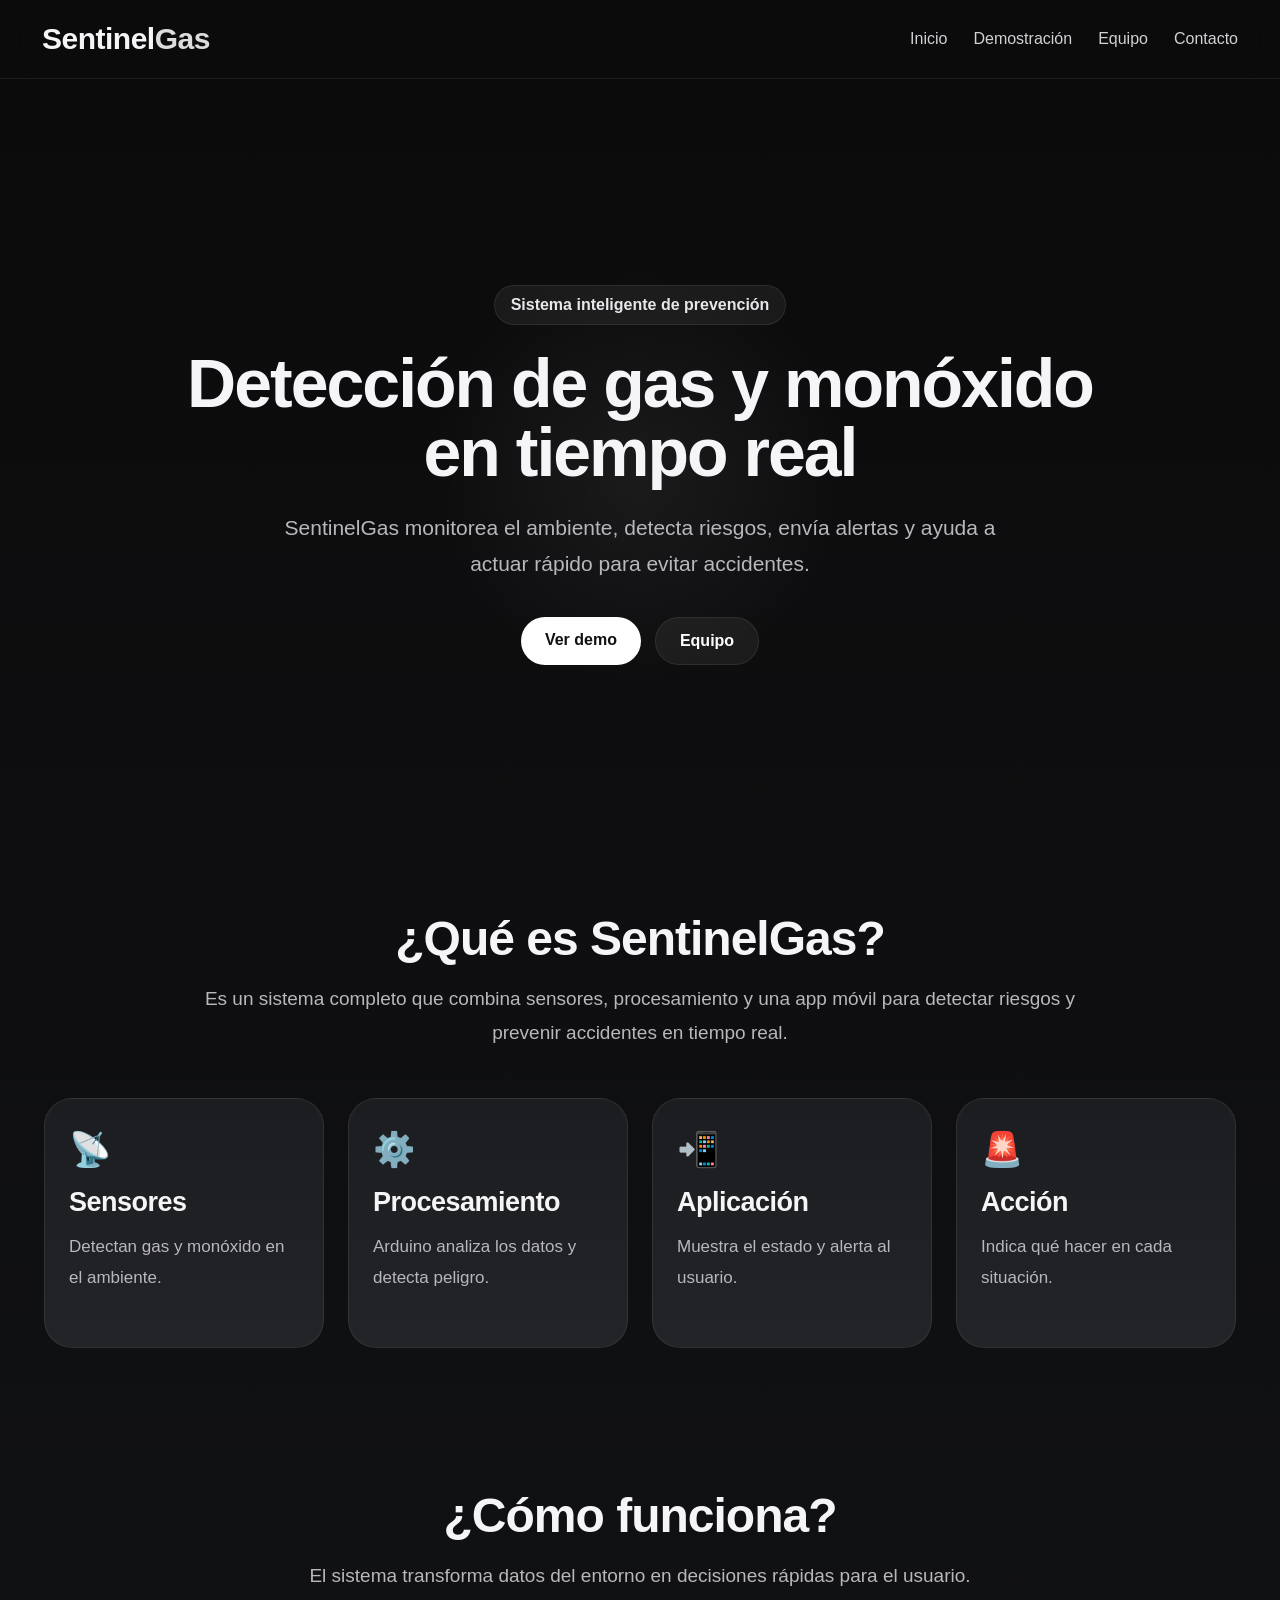
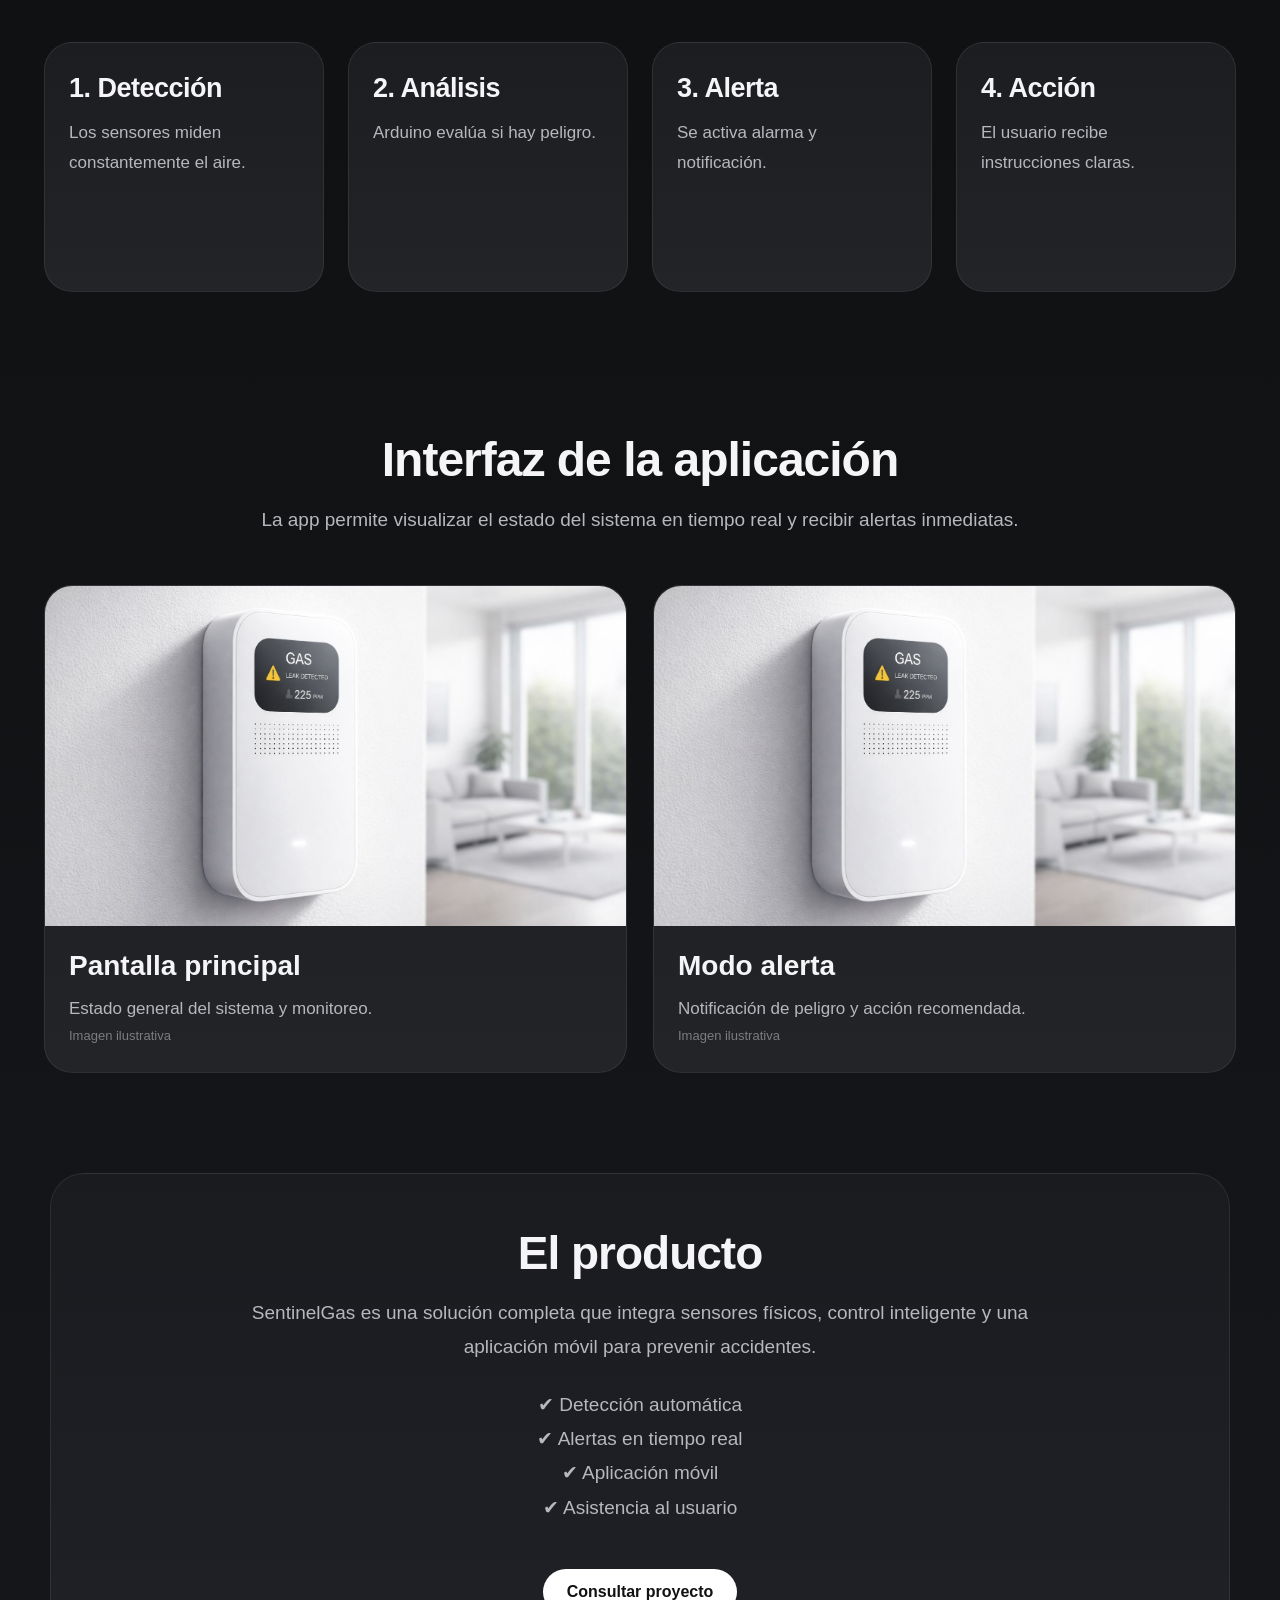
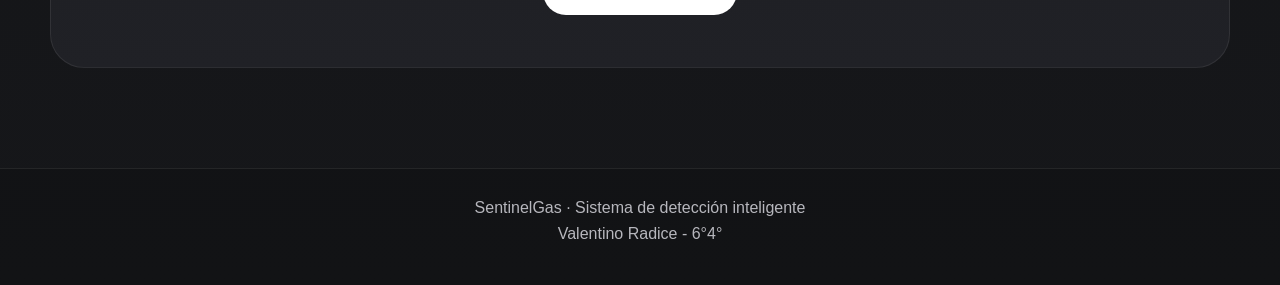
==== commit 6e09301d: "Update index.html" ====
--- a/index.html
+++ b/index.html
@@ -18,10 +18,9 @@
   </div>
 </nav>
 
-<!-- HERO -->
 <section class="home-hero">
   <div class="home-overlay"></div>
-  <div class="home-content">
+  <div class="home-content fade-up">
     <p class="mini-tag">Sistema inteligente de prevención</p>
     <h1>Detección de gas y monóxido en tiempo real</h1>
     <p class="home-desc">
@@ -36,9 +35,8 @@
   </div>
 </section>
 
-<!-- QUE ES -->
 <section class="features-section">
-  <div class="section-header">
+  <div class="section-header fade-up">
     <h2>¿Qué es SentinelGas?</h2>
     <p>
       Es un sistema completo que combina sensores, procesamiento y una app móvil
@@ -46,7 +44,7 @@
     </p>
   </div>
 
-  <div class="features-grid">
+  <div class="features-grid fade-up">
     <div class="feature-card">
       <div class="feature-icon">📡</div>
       <h3>Sensores</h3>
@@ -73,16 +71,15 @@
   </div>
 </section>
 
-<!-- COMO FUNCIONA -->
 <section class="features-section">
-  <div class="section-header">
+  <div class="section-header fade-up">
     <h2>¿Cómo funciona?</h2>
     <p>
       El sistema transforma datos del entorno en decisiones rápidas para el usuario.
     </p>
   </div>
 
-  <div class="features-grid">
+  <div class="features-grid fade-up">
     <div class="feature-card">
       <h3>1. Detección</h3>
       <p>Los sensores miden constantemente el aire.</p>
@@ -105,14 +102,53 @@
   </div>
 </section>
 
-<!-- BENEFICIOS -->
+<section class="features-section">
+  <div class="section-header fade-up">
+    <h2>Interfaz de la aplicación</h2>
+    <p>
+      La app permite visualizar el estado del sistema en tiempo real y recibir alertas inmediatas.
+    </p>
+  </div>
+
+  <div class="image-grid fade-up">
+    <div class="image-box">
+      <img src="producto.jpg" alt="Pantalla principal de la app SentinelGas">
+      <div class="image-text">
+        <h3>Pantalla principal</h3>
+        <p>Estado general del sistema y monitoreo.</p>
+        <p style="font-size:13px;opacity:0.6;">Imagen ilustrativa</p>
+      </div>
+    </div>
+
+    <div class="image-box">
+      <img src="producto.jpg" alt="Pantalla de alerta de la app SentinelGas">
+      <div class="image-text">
+        <h3>Modo alerta</h3>
+        <p>Notificación de peligro y acción recomendada.</p>
+        <p style="font-size:13px;opacity:0.6;">Imagen ilustrativa</p>
+      </div>
+    </div>
+  </div>
+</section>
+
 <section class="cta-section">
-  <div class="cta-card">
-    <h2>Prevención real</h2>
+  <div class="cta-card fade-up">
+    <h2>El producto</h2>
     <p>
-      SentinelGas no solo detecta, sino que ayuda a tomar decisiones rápidas,
-      mejorando la seguridad en cualquier espacio.
+      SentinelGas es una solución completa que integra sensores físicos,
+      control inteligente y una aplicación móvil para prevenir accidentes.
     </p>
+
+    <p style="margin-top:15px;">
+      ✔ Detección automática<br>
+      ✔ Alertas en tiempo real<br>
+      ✔ Aplicación móvil<br>
+      ✔ Asistencia al usuario
+    </p>
+
+    <a href="contacto.html" class="btn btn-primary" style="margin-top:20px;">
+      Consultar proyecto
+    </a>
   </div>
 </section>
 
@@ -121,5 +157,6 @@
   <p>Valentino Radice - 6°4°</p>
 </footer>
 
+<script src="script.js"></script>
 </body>
 </html>
--- a/styles.css
+++ b/styles.css
@@ -13,6 +13,10 @@
   --text: #f5f5f7;
   --muted: #b7b7bd;
   --accent: #ffffff;
+}
+
+html {
+  scroll-behavior: smooth;
 }
 
 body {
@@ -77,8 +81,7 @@
 .home-overlay {
   position: absolute;
   inset: 0;
-  background:
-    radial-gradient(circle at center, rgba(255,255,255,0.06), transparent 28%);
+  background: radial-gradient(circle at center, rgba(255,255,255,0.06), transparent 28%);
   pointer-events: none;
 }
 
@@ -250,6 +253,32 @@
   font-size: 17px;
 }
 
+/* CONTACT BIG */
+.contact-grid-big {
+  display: grid;
+  grid-template-columns: repeat(2, 1fr);
+  gap: 26px;
+}
+
+.contact-box {
+  background: linear-gradient(180deg, var(--card), var(--card-2));
+  border: 1px solid var(--line);
+  border-radius: 30px;
+  padding: 34px 28px;
+  min-height: 240px;
+}
+
+.contact-box h3 {
+  font-size: 32px;
+  margin-bottom: 16px;
+}
+
+.contact-box p {
+  color: var(--muted);
+  font-size: 18px;
+  line-height: 1.8;
+}
+
 /* CTA */
 .cta-section {
   padding: 0 24px 100px;
@@ -279,32 +308,6 @@
   font-size: 19px;
 }
 
-/* CONTACT BIG */
-.contact-grid-big {
-  display: grid;
-  grid-template-columns: repeat(2, 1fr);
-  gap: 26px;
-}
-
-.contact-box {
-  background: linear-gradient(180deg, var(--card), var(--card-2));
-  border: 1px solid var(--line);
-  border-radius: 30px;
-  padding: 34px 28px;
-  min-height: 240px;
-}
-
-.contact-box h3 {
-  font-size: 32px;
-  margin-bottom: 16px;
-}
-
-.contact-box p {
-  color: var(--muted);
-  font-size: 18px;
-  line-height: 1.8;
-}
-
 /* FOOTER */
 footer {
   text-align: center;
@@ -316,6 +319,18 @@
 
 footer p + p {
   margin-top: 8px;
+}
+
+/* ANIMATIONS */
+.fade-up {
+  opacity: 0;
+  transform: translateY(40px);
+  transition: 0.8s ease;
+}
+
+.fade-up.active {
+  opacity: 1;
+  transform: translateY(0);
 }
 
 /* RESPONSIVE */
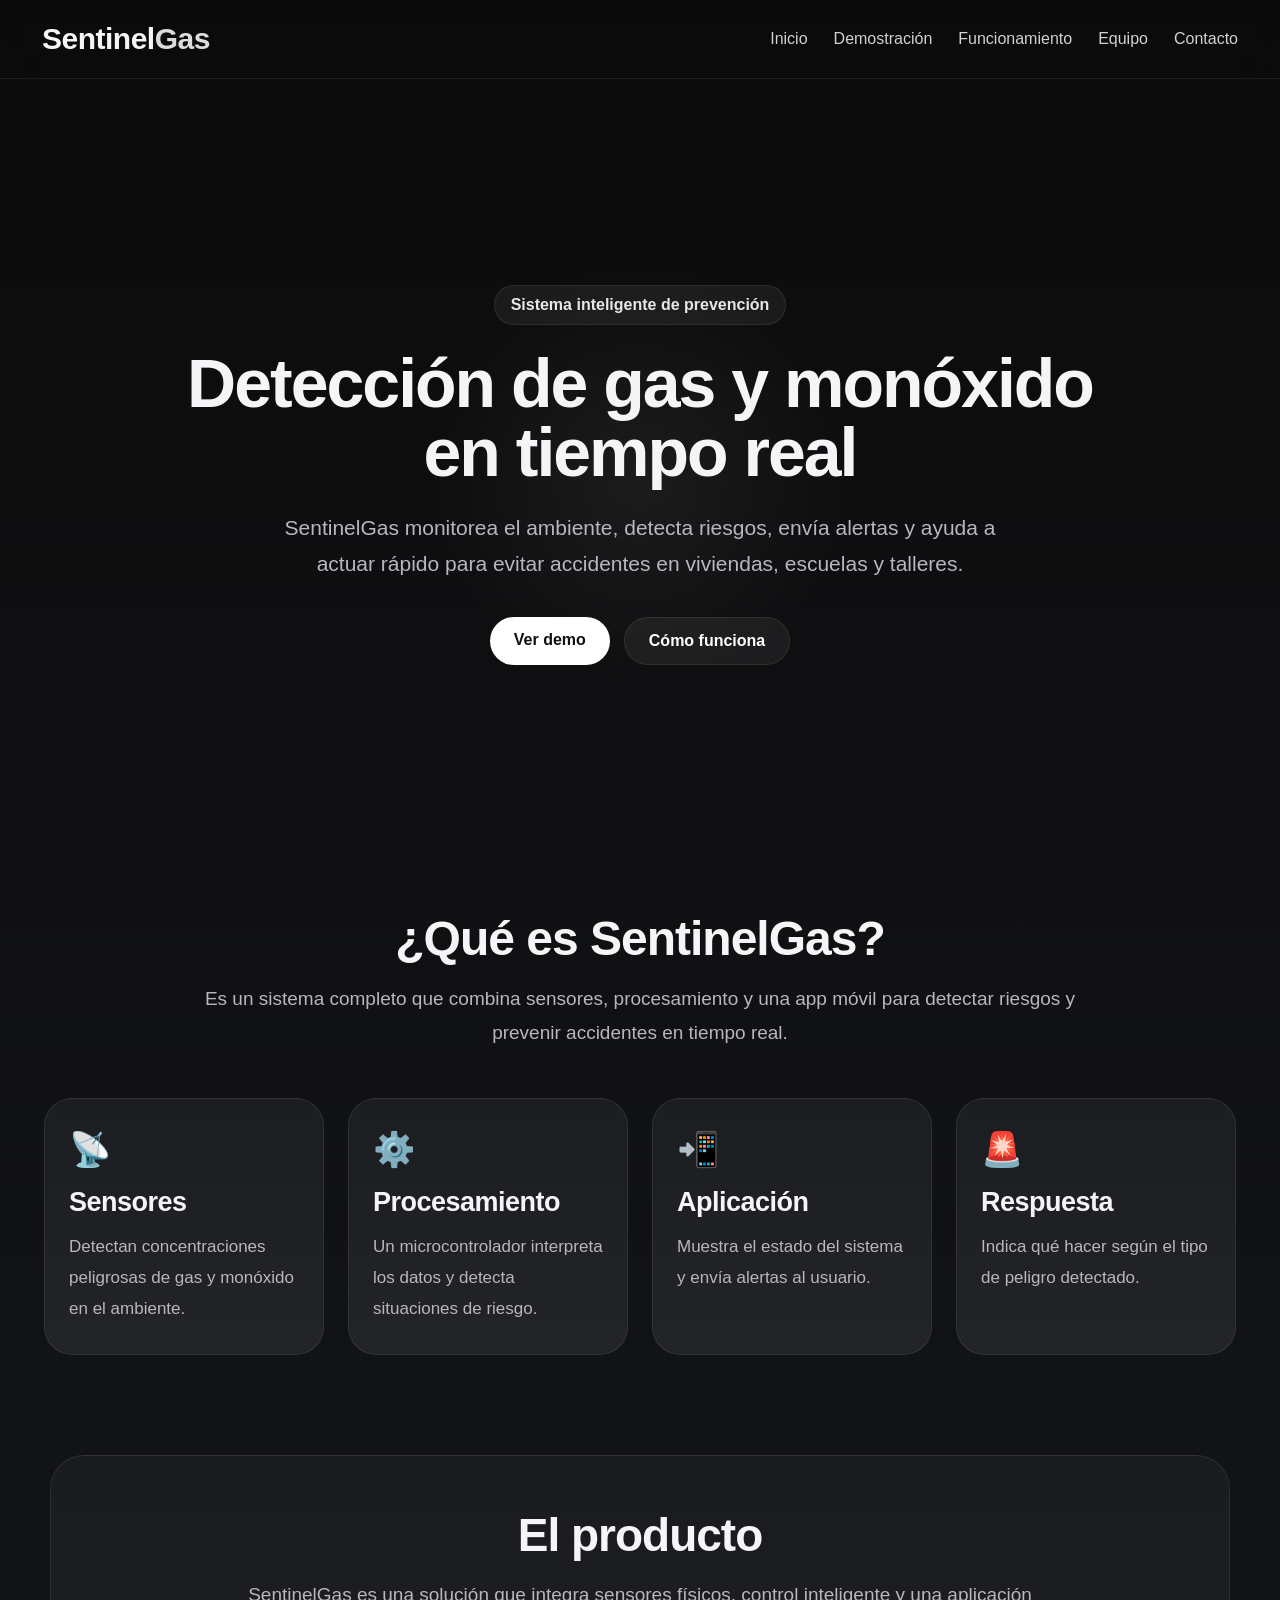
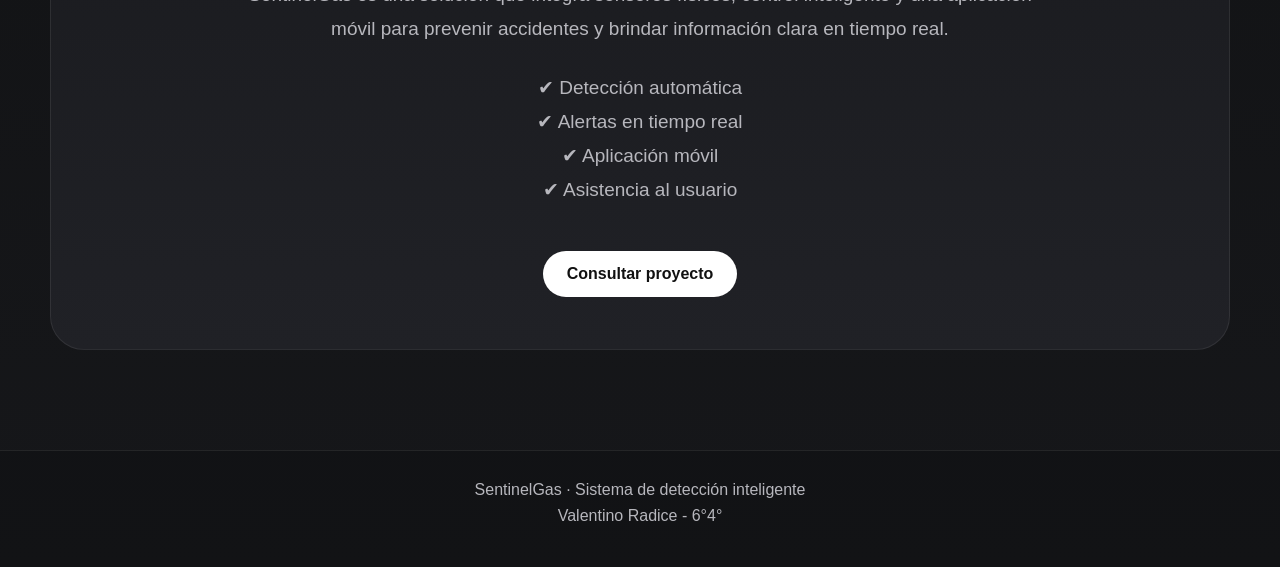
==== commit d1ac74ec: "Update index.html" ====
--- a/index.html
+++ b/index.html
@@ -13,6 +13,7 @@
   <div class="nav-links">
     <a href="index.html">Inicio</a>
     <a href="proyecto.html">Demostración</a>
+    <a href="funcionamiento.html">Funcionamiento</a>
     <a href="equipo.html">Equipo</a>
     <a href="contacto.html">Contacto</a>
   </div>
@@ -25,12 +26,12 @@
     <h1>Detección de gas y monóxido en tiempo real</h1>
     <p class="home-desc">
       SentinelGas monitorea el ambiente, detecta riesgos, envía alertas
-      y ayuda a actuar rápido para evitar accidentes.
+      y ayuda a actuar rápido para evitar accidentes en viviendas, escuelas y talleres.
     </p>
 
     <div class="home-buttons">
       <a href="proyecto.html" class="btn btn-primary">Ver demo</a>
-      <a href="equipo.html" class="btn btn-secondary">Equipo</a>
+      <a href="funcionamiento.html" class="btn btn-secondary">Cómo funciona</a>
     </div>
   </div>
 </section>
@@ -48,85 +49,25 @@
     <div class="feature-card">
       <div class="feature-icon">📡</div>
       <h3>Sensores</h3>
-      <p>Detectan gas y monóxido en el ambiente.</p>
+      <p>Detectan concentraciones peligrosas de gas y monóxido en el ambiente.</p>
     </div>
 
     <div class="feature-card">
       <div class="feature-icon">⚙️</div>
       <h3>Procesamiento</h3>
-      <p>Arduino analiza los datos y detecta peligro.</p>
+      <p>Un microcontrolador interpreta los datos y detecta situaciones de riesgo.</p>
     </div>
 
     <div class="feature-card">
       <div class="feature-icon">📲</div>
       <h3>Aplicación</h3>
-      <p>Muestra el estado y alerta al usuario.</p>
+      <p>Muestra el estado del sistema y envía alertas al usuario.</p>
     </div>
 
     <div class="feature-card">
       <div class="feature-icon">🚨</div>
-      <h3>Acción</h3>
-      <p>Indica qué hacer en cada situación.</p>
-    </div>
-  </div>
-</section>
-
-<section class="features-section">
-  <div class="section-header fade-up">
-    <h2>¿Cómo funciona?</h2>
-    <p>
-      El sistema transforma datos del entorno en decisiones rápidas para el usuario.
-    </p>
-  </div>
-
-  <div class="features-grid fade-up">
-    <div class="feature-card">
-      <h3>1. Detección</h3>
-      <p>Los sensores miden constantemente el aire.</p>
-    </div>
-
-    <div class="feature-card">
-      <h3>2. Análisis</h3>
-      <p>Arduino evalúa si hay peligro.</p>
-    </div>
-
-    <div class="feature-card">
-      <h3>3. Alerta</h3>
-      <p>Se activa alarma y notificación.</p>
-    </div>
-
-    <div class="feature-card">
-      <h3>4. Acción</h3>
-      <p>El usuario recibe instrucciones claras.</p>
-    </div>
-  </div>
-</section>
-
-<section class="features-section">
-  <div class="section-header fade-up">
-    <h2>Interfaz de la aplicación</h2>
-    <p>
-      La app permite visualizar el estado del sistema en tiempo real y recibir alertas inmediatas.
-    </p>
-  </div>
-
-  <div class="image-grid fade-up">
-    <div class="image-box">
-      <img src="producto.jpg" alt="Pantalla principal de la app SentinelGas">
-      <div class="image-text">
-        <h3>Pantalla principal</h3>
-        <p>Estado general del sistema y monitoreo.</p>
-        <p style="font-size:13px;opacity:0.6;">Imagen ilustrativa</p>
-      </div>
-    </div>
-
-    <div class="image-box">
-      <img src="producto.jpg" alt="Pantalla de alerta de la app SentinelGas">
-      <div class="image-text">
-        <h3>Modo alerta</h3>
-        <p>Notificación de peligro y acción recomendada.</p>
-        <p style="font-size:13px;opacity:0.6;">Imagen ilustrativa</p>
-      </div>
+      <h3>Respuesta</h3>
+      <p>Indica qué hacer según el tipo de peligro detectado.</p>
     </div>
   </div>
 </section>
@@ -135,8 +76,8 @@
   <div class="cta-card fade-up">
     <h2>El producto</h2>
     <p>
-      SentinelGas es una solución completa que integra sensores físicos,
-      control inteligente y una aplicación móvil para prevenir accidentes.
+      SentinelGas es una solución que integra sensores físicos, control inteligente
+      y una aplicación móvil para prevenir accidentes y brindar información clara en tiempo real.
     </p>
 
     <p style="margin-top:15px;">
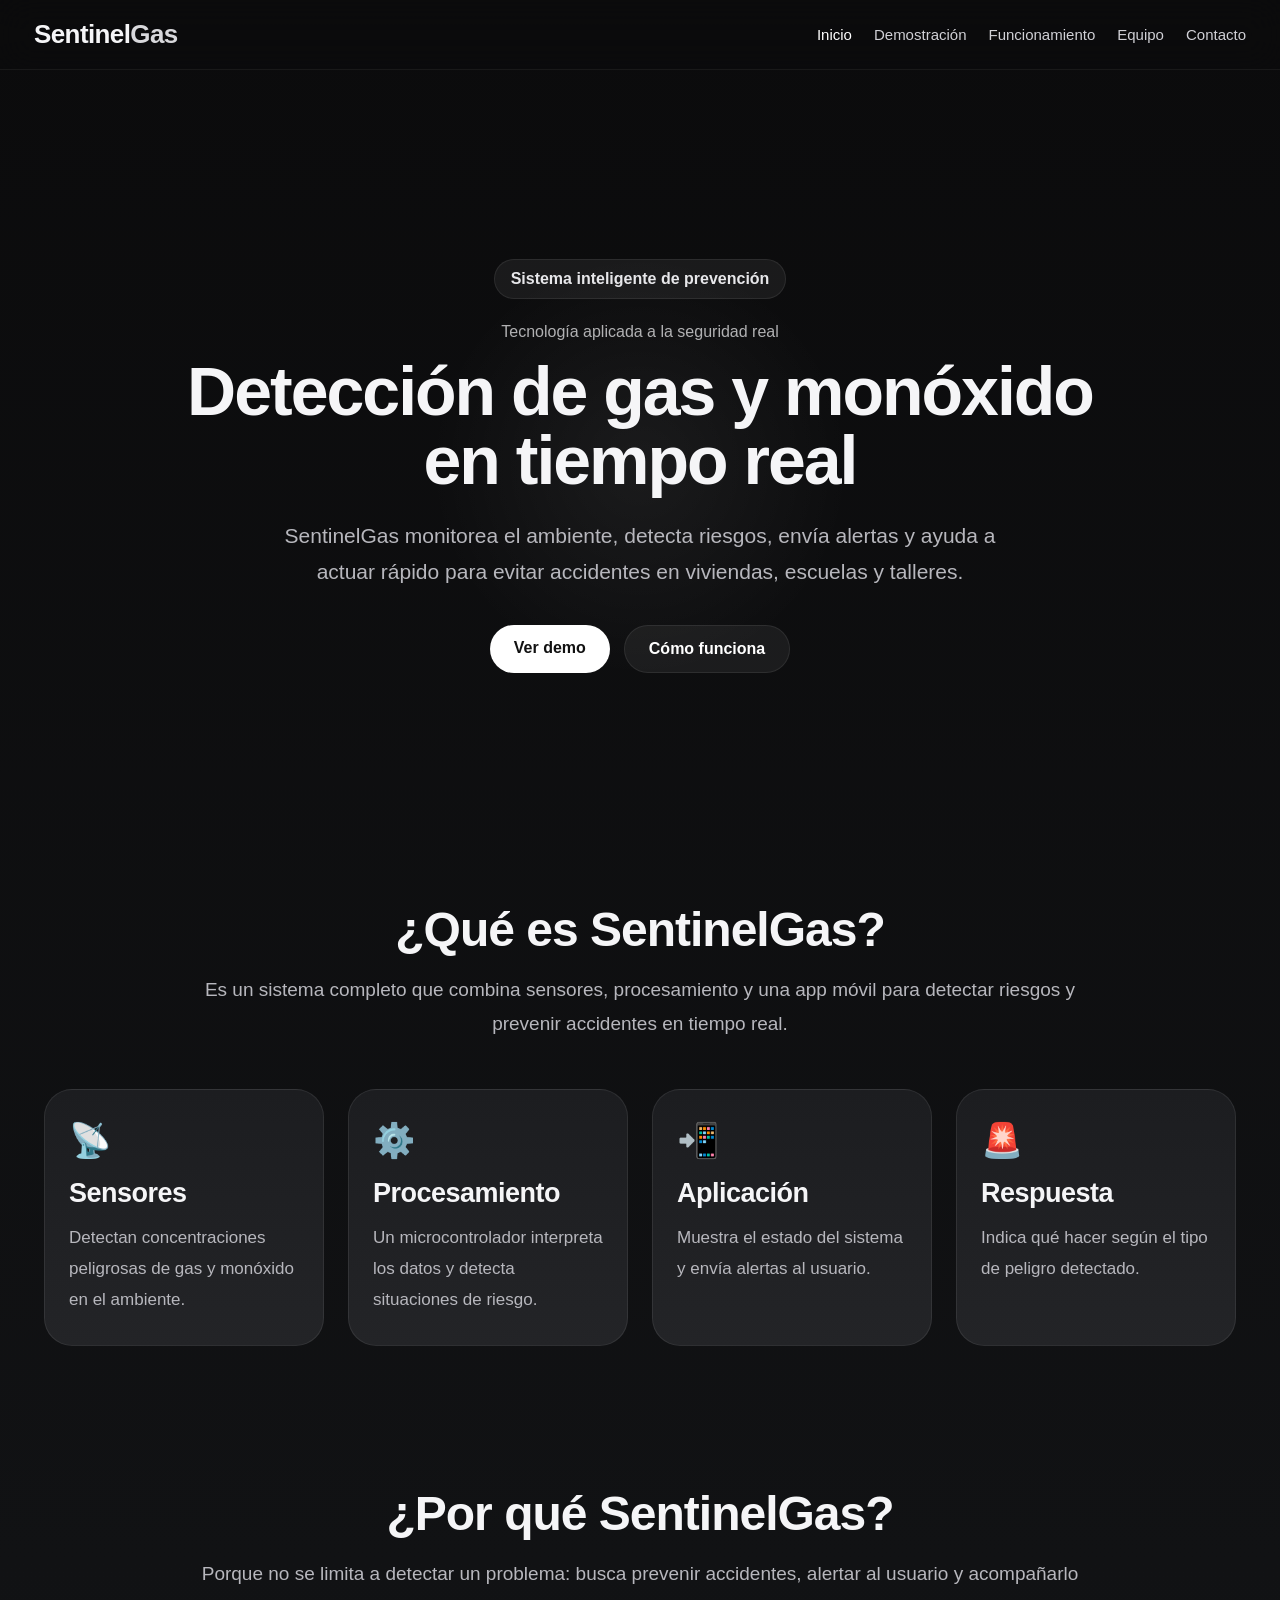
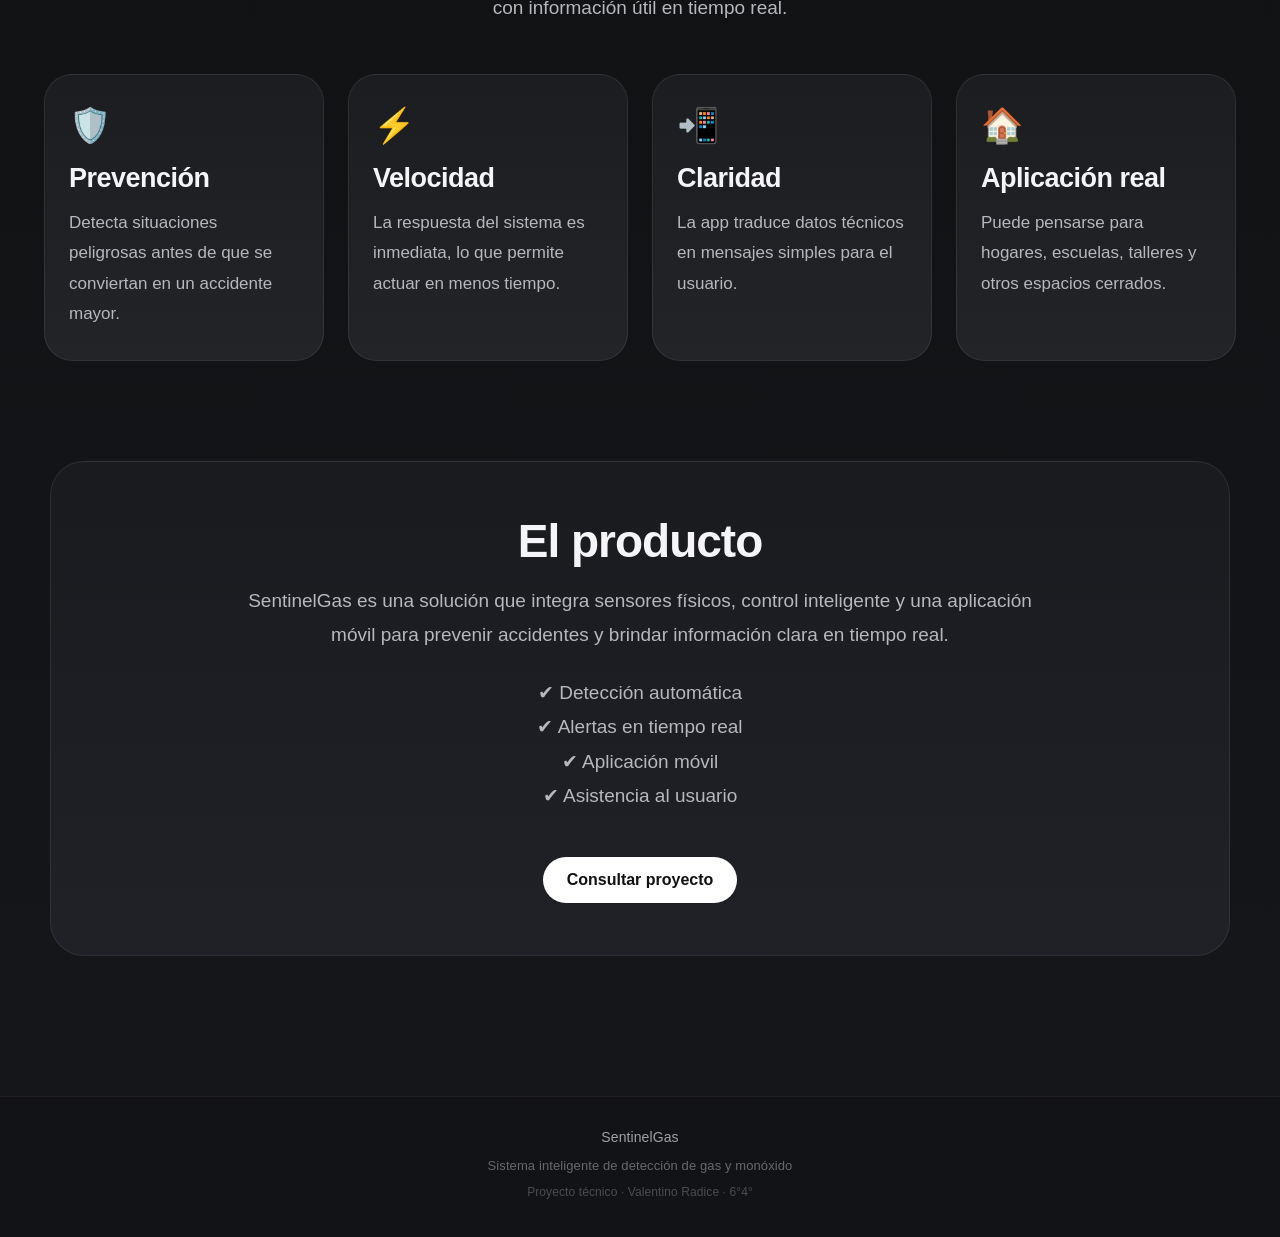
==== commit 16dfa1d9: "Update index.html" ====
--- a/index.html
+++ b/index.html
@@ -11,7 +11,7 @@
 <nav>
   <div class="logo">Sentinel<span>Gas</span></div>
   <div class="nav-links">
-    <a href="index.html">Inicio</a>
+    <a href="index.html" style="color:white;">Inicio</a>
     <a href="proyecto.html">Demostración</a>
     <a href="funcionamiento.html">Funcionamiento</a>
     <a href="equipo.html">Equipo</a>
@@ -23,6 +23,9 @@
   <div class="home-overlay"></div>
   <div class="home-content fade-up">
     <p class="mini-tag">Sistema inteligente de prevención</p>
+    <p style="font-size:16px; opacity:0.7; margin-bottom:16px;">
+      Tecnología aplicada a la seguridad real
+    </p>
     <h1>Detección de gas y monóxido en tiempo real</h1>
     <p class="home-desc">
       SentinelGas monitorea el ambiente, detecta riesgos, envía alertas
@@ -72,6 +75,42 @@
   </div>
 </section>
 
+<section class="features-section">
+  <div class="section-header fade-up">
+    <h2>¿Por qué SentinelGas?</h2>
+    <p>
+      Porque no se limita a detectar un problema: busca prevenir accidentes,
+      alertar al usuario y acompañarlo con información útil en tiempo real.
+    </p>
+  </div>
+
+  <div class="features-grid fade-up">
+    <div class="feature-card">
+      <div class="feature-icon">🛡️</div>
+      <h3>Prevención</h3>
+      <p>Detecta situaciones peligrosas antes de que se conviertan en un accidente mayor.</p>
+    </div>
+
+    <div class="feature-card">
+      <div class="feature-icon">⚡</div>
+      <h3>Velocidad</h3>
+      <p>La respuesta del sistema es inmediata, lo que permite actuar en menos tiempo.</p>
+    </div>
+
+    <div class="feature-card">
+      <div class="feature-icon">📲</div>
+      <h3>Claridad</h3>
+      <p>La app traduce datos técnicos en mensajes simples para el usuario.</p>
+    </div>
+
+    <div class="feature-card">
+      <div class="feature-icon">🏠</div>
+      <h3>Aplicación real</h3>
+      <p>Puede pensarse para hogares, escuelas, talleres y otros espacios cerrados.</p>
+    </div>
+  </div>
+</section>
+
 <section class="cta-section">
   <div class="cta-card fade-up">
     <h2>El producto</h2>
@@ -94,8 +133,13 @@
 </section>
 
 <footer>
-  <p>SentinelGas · Sistema de detección inteligente</p>
-  <p>Valentino Radice - 6°4°</p>
+  <p>SentinelGas</p>
+  <p style="font-size:13px; opacity:0.6;">
+    Sistema inteligente de detección de gas y monóxido
+  </p>
+  <p style="font-size:12px; opacity:0.4;">
+    Proyecto técnico · Valentino Radice · 6°4°
+  </p>
 </footer>
 
 <script src="script.js"></script>
--- a/styles.css
+++ b/styles.css
@@ -12,7 +12,6 @@
   --line: rgba(255, 255, 255, 0.08);
   --text: #f5f5f7;
   --muted: #b7b7bd;
-  --accent: #ffffff;
 }
 
 html {
@@ -34,37 +33,57 @@
   display: flex;
   justify-content: space-between;
   align-items: center;
-  padding: 22px 42px;
-  background: rgba(12, 12, 13, 0.82);
-  backdrop-filter: blur(14px);
-  border-bottom: 1px solid var(--line);
+  padding: 18px 34px;
+  background: rgba(12, 12, 13, 0.72);
+  backdrop-filter: blur(18px);
+  -webkit-backdrop-filter: blur(18px);
+  border-bottom: 1px solid rgba(255, 255, 255, 0.06);
 }
 
 .logo {
-  font-size: 30px;
+  font-size: 26px;
   font-weight: 700;
-  letter-spacing: -0.5px;
+  letter-spacing: -0.6px;
 }
 
 .logo span {
-  color: #dcdcdc;
+  color: #d8d8dc;
 }
 
 .nav-links {
   display: flex;
-  gap: 26px;
+  gap: 22px;
   flex-wrap: wrap;
+  align-items: center;
 }
 
 .nav-links a {
   color: #d1d1d6;
   text-decoration: none;
+  font-size: 15px;
   font-weight: 500;
-  transition: 0.2s;
+  padding: 8px 0;
+  transition: 0.2s ease;
+  position: relative;
 }
 
 .nav-links a:hover {
-  color: white;
+  color: #ffffff;
+}
+
+.nav-links a::after {
+  content: "";
+  position: absolute;
+  left: 0;
+  bottom: 2px;
+  width: 0;
+  height: 1px;
+  background: #ffffff;
+  transition: 0.25s ease;
+}
+
+.nav-links a:hover::after {
+  width: 100%;
 }
 
 /* HERO */
@@ -310,15 +329,22 @@
 
 /* FOOTER */
 footer {
+  margin-top: 40px;
+  padding: 28px 20px 34px;
   text-align: center;
-  padding: 30px 18px 42px;
-  color: var(--muted);
-  border-top: 1px solid var(--line);
-  background: rgba(0, 0, 0, 0.18);
+  color: #9f9fa6;
+  border-top: 1px solid rgba(255, 255, 255, 0.06);
+  background: rgba(0, 0, 0, 0.16);
+}
+
+footer p {
+  font-size: 14px;
+  line-height: 1.8;
+  letter-spacing: 0.1px;
 }
 
 footer p + p {
-  margin-top: 8px;
+  margin-top: 4px;
 }
 
 /* ANIMATIONS */
@@ -351,9 +377,9 @@
 
 @media (max-width: 700px) {
   nav {
-    padding: 18px 20px;
+    padding: 16px 18px;
     flex-direction: column;
-    gap: 14px;
+    gap: 12px;
   }
 
   .nav-links {
@@ -361,6 +387,10 @@
     gap: 16px;
   }
 
+  .logo {
+    font-size: 24px;
+  }
+
   .home-content h1 {
     font-size: 40px;
   }
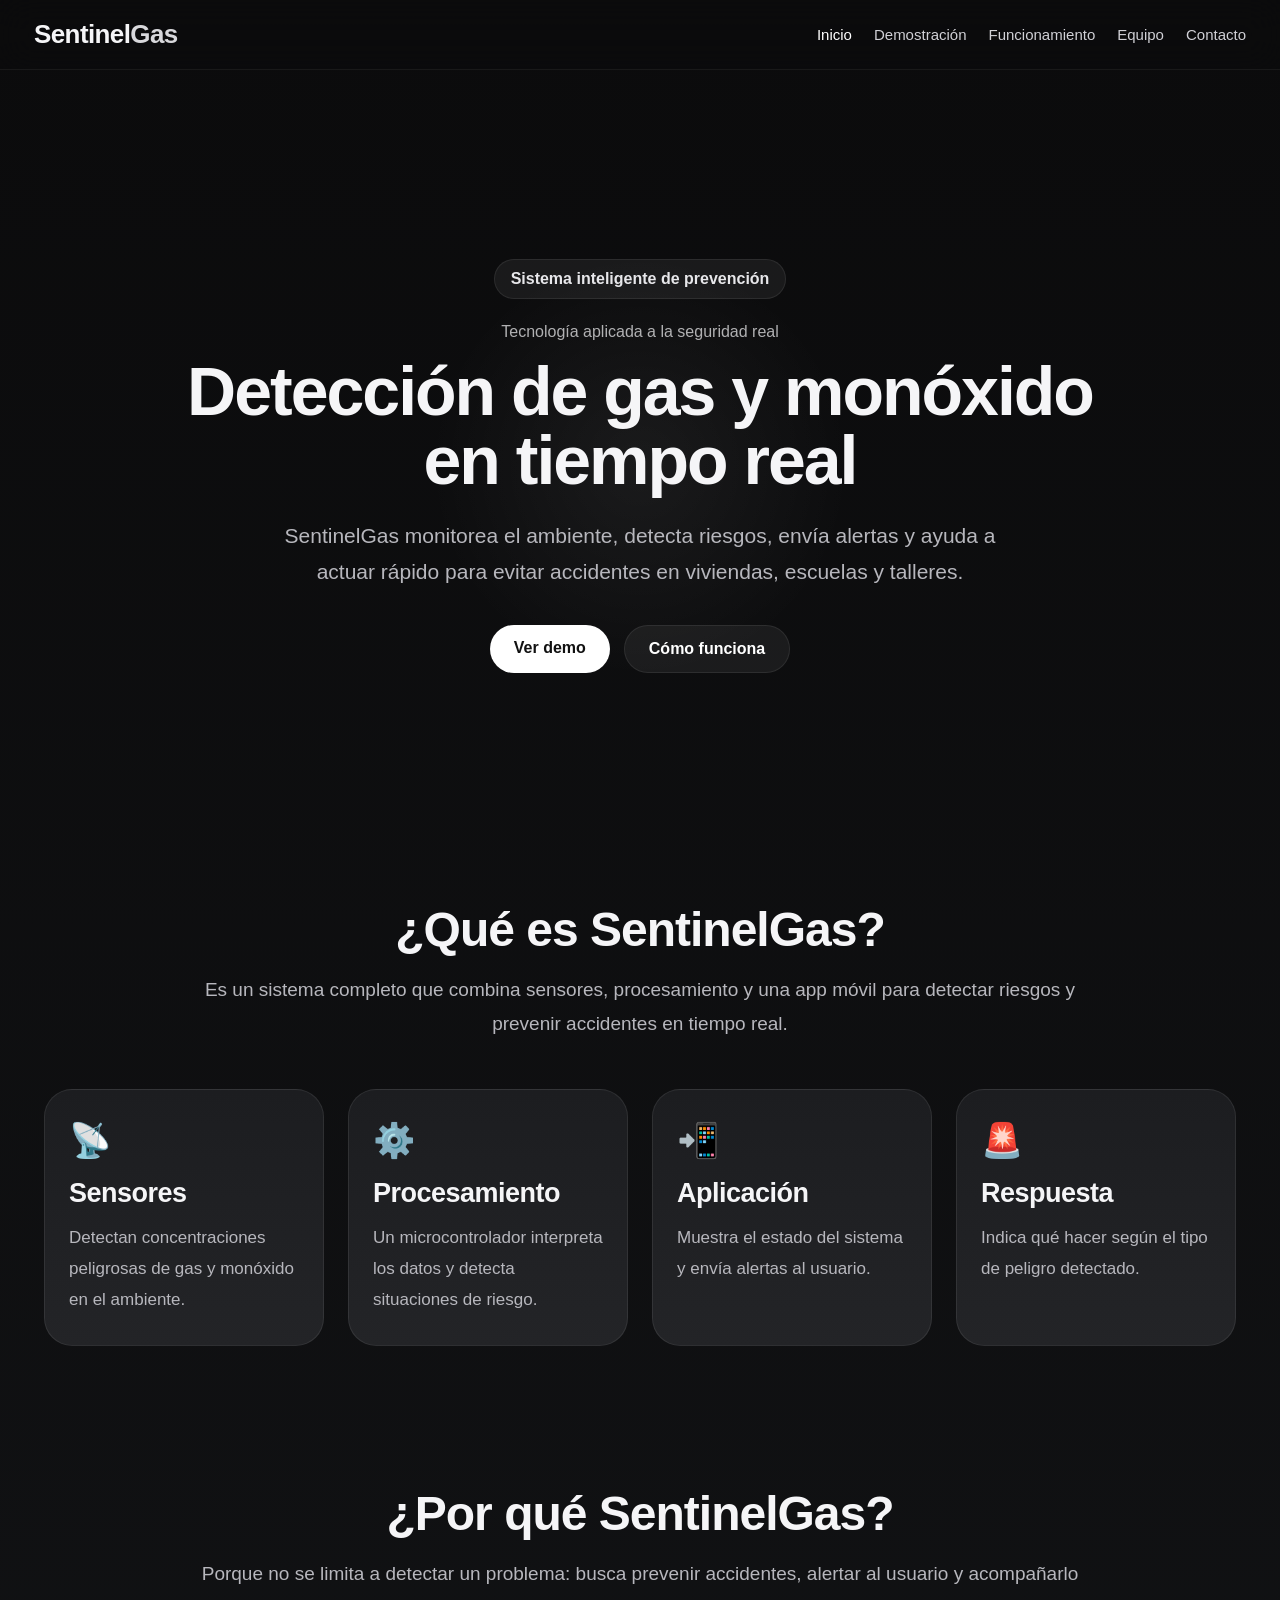
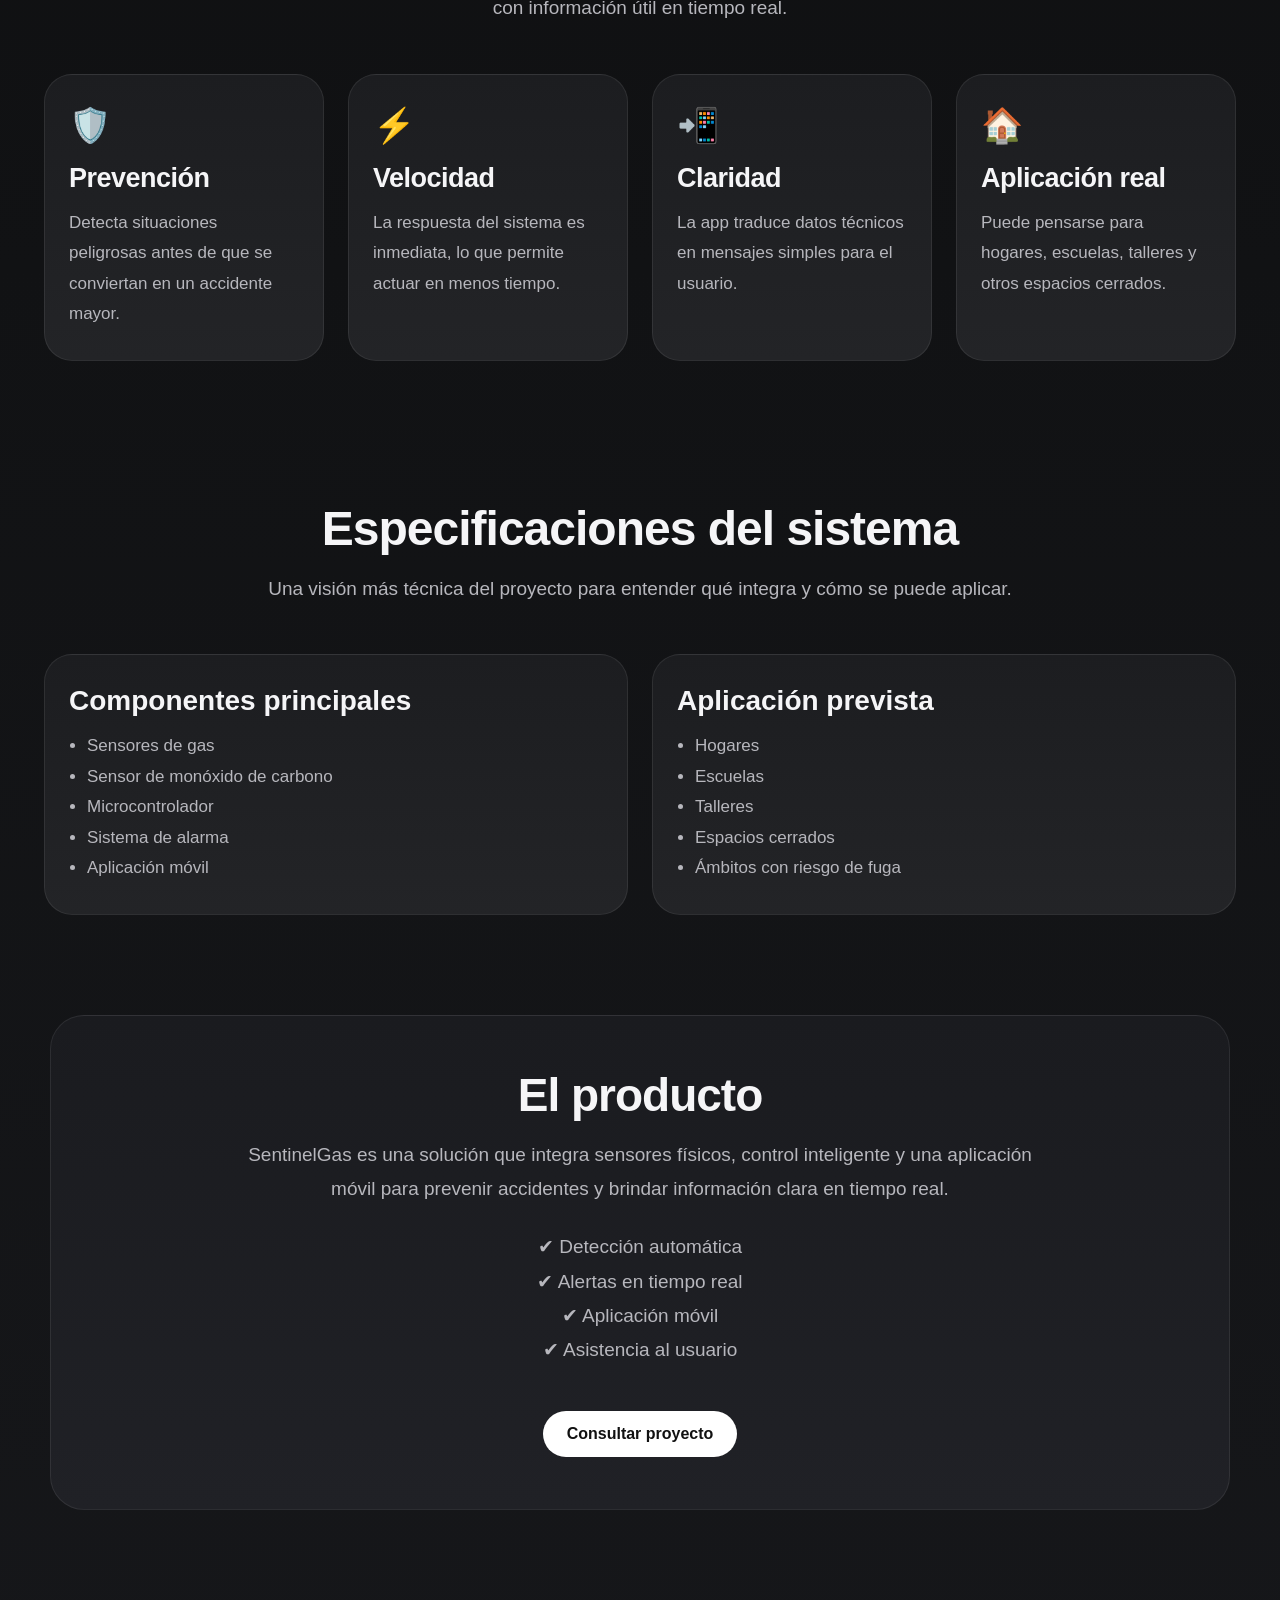
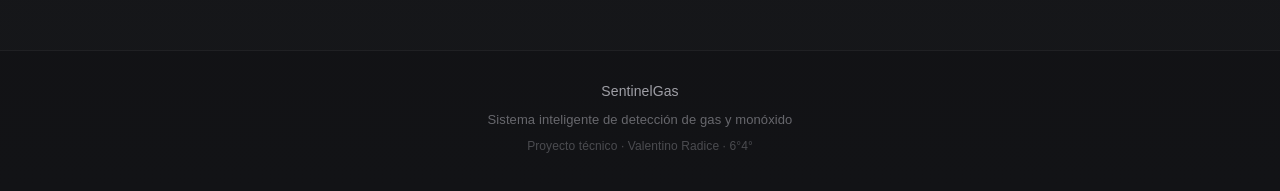
==== commit 60ec46a8: "Update index.html" ====
--- a/index.html
+++ b/index.html
@@ -111,6 +111,39 @@
   </div>
 </section>
 
+<section class="features-section">
+  <div class="section-header fade-up">
+    <h2>Especificaciones del sistema</h2>
+    <p>
+      Una visión más técnica del proyecto para entender qué integra y cómo se puede aplicar.
+    </p>
+  </div>
+
+  <div class="spec-grid fade-up">
+    <div class="spec-box">
+      <h3>Componentes principales</h3>
+      <ul>
+        <li>Sensores de gas</li>
+        <li>Sensor de monóxido de carbono</li>
+        <li>Microcontrolador</li>
+        <li>Sistema de alarma</li>
+        <li>Aplicación móvil</li>
+      </ul>
+    </div>
+
+    <div class="spec-box">
+      <h3>Aplicación prevista</h3>
+      <ul>
+        <li>Hogares</li>
+        <li>Escuelas</li>
+        <li>Talleres</li>
+        <li>Espacios cerrados</li>
+        <li>Ámbitos con riesgo de fuga</li>
+      </ul>
+    </div>
+  </div>
+</section>
+
 <section class="cta-section">
   <div class="cta-card fade-up">
     <h2>El producto</h2>
--- a/styles.css
+++ b/styles.css
@@ -229,10 +229,16 @@
   letter-spacing: -0.5px;
 }
 
-.feature-card p {
+.feature-card p,
+.feature-card li {
   color: var(--muted);
   line-height: 1.8;
   font-size: 17px;
+}
+
+.feature-card ul {
+  padding-left: 18px;
+  margin-top: 8px;
 }
 
 /* IMAGE BLOCKS */
@@ -296,6 +302,36 @@
   color: var(--muted);
   font-size: 18px;
   line-height: 1.8;
+}
+
+/* SPEC GRID */
+.spec-grid {
+  display: grid;
+  grid-template-columns: repeat(2, 1fr);
+  gap: 24px;
+}
+
+.spec-box {
+  background: linear-gradient(180deg, var(--card), var(--card-2));
+  border: 1px solid var(--line);
+  border-radius: 28px;
+  padding: 30px 24px;
+}
+
+.spec-box h3 {
+  font-size: 28px;
+  margin-bottom: 14px;
+}
+
+.spec-box p,
+.spec-box li {
+  color: var(--muted);
+  line-height: 1.8;
+  font-size: 17px;
+}
+
+.spec-box ul {
+  padding-left: 18px;
 }
 
 /* CTA */
@@ -366,7 +402,8 @@
   }
 
   .image-grid,
-  .contact-grid-big {
+  .contact-grid-big,
+  .spec-grid {
     grid-template-columns: 1fr;
   }
 
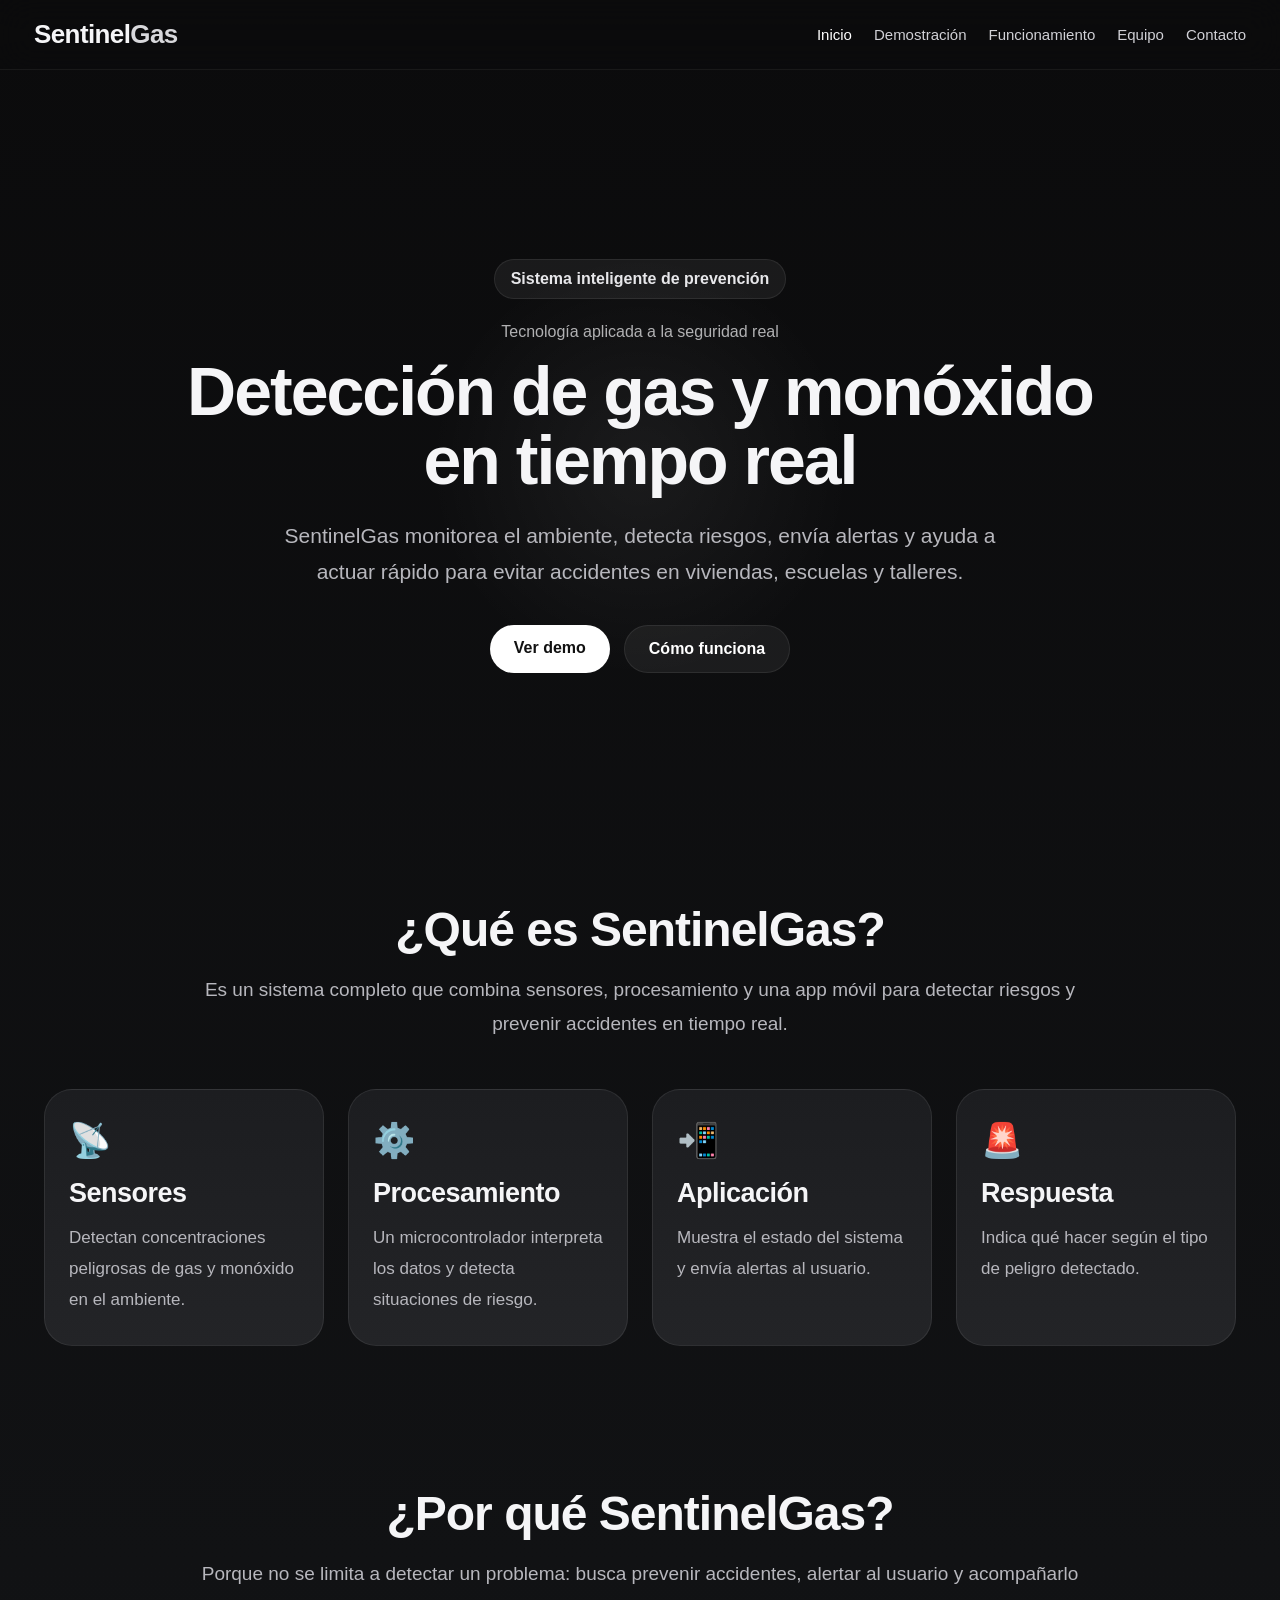
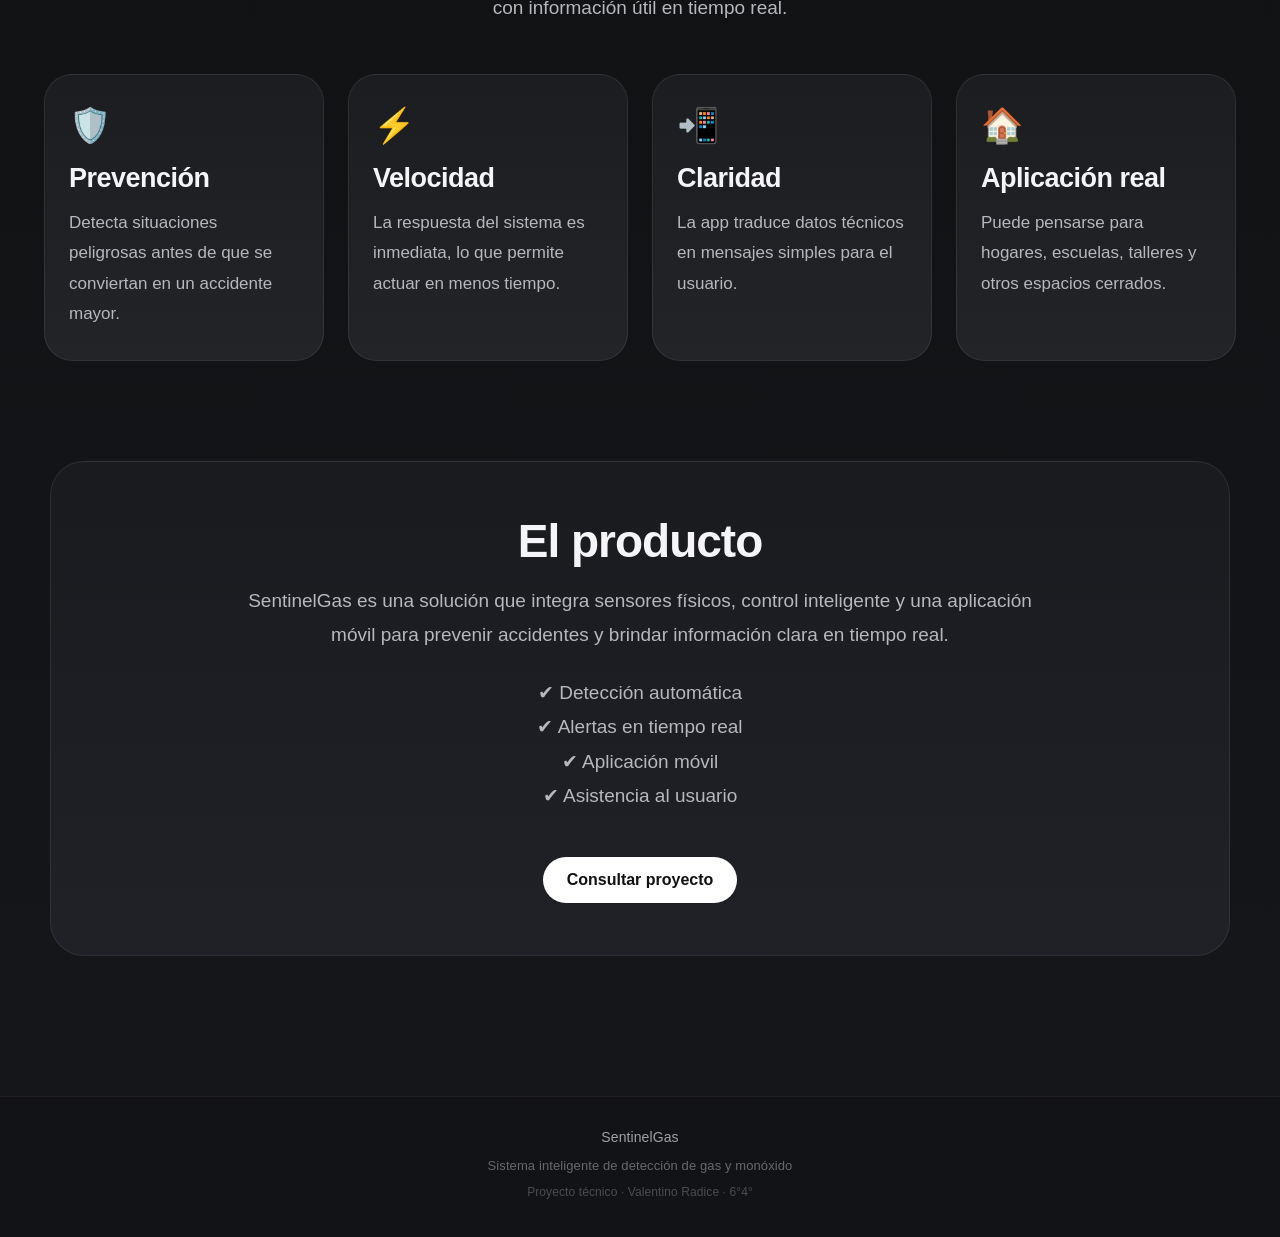
==== commit bc4e36fa: "Update index.html" ====
--- a/index.html
+++ b/index.html
@@ -111,39 +111,6 @@
   </div>
 </section>
 
-<section class="features-section">
-  <div class="section-header fade-up">
-    <h2>Especificaciones del sistema</h2>
-    <p>
-      Una visión más técnica del proyecto para entender qué integra y cómo se puede aplicar.
-    </p>
-  </div>
-
-  <div class="spec-grid fade-up">
-    <div class="spec-box">
-      <h3>Componentes principales</h3>
-      <ul>
-        <li>Sensores de gas</li>
-        <li>Sensor de monóxido de carbono</li>
-        <li>Microcontrolador</li>
-        <li>Sistema de alarma</li>
-        <li>Aplicación móvil</li>
-      </ul>
-    </div>
-
-    <div class="spec-box">
-      <h3>Aplicación prevista</h3>
-      <ul>
-        <li>Hogares</li>
-        <li>Escuelas</li>
-        <li>Talleres</li>
-        <li>Espacios cerrados</li>
-        <li>Ámbitos con riesgo de fuga</li>
-      </ul>
-    </div>
-  </div>
-</section>
-
 <section class="cta-section">
   <div class="cta-card fade-up">
     <h2>El producto</h2>
